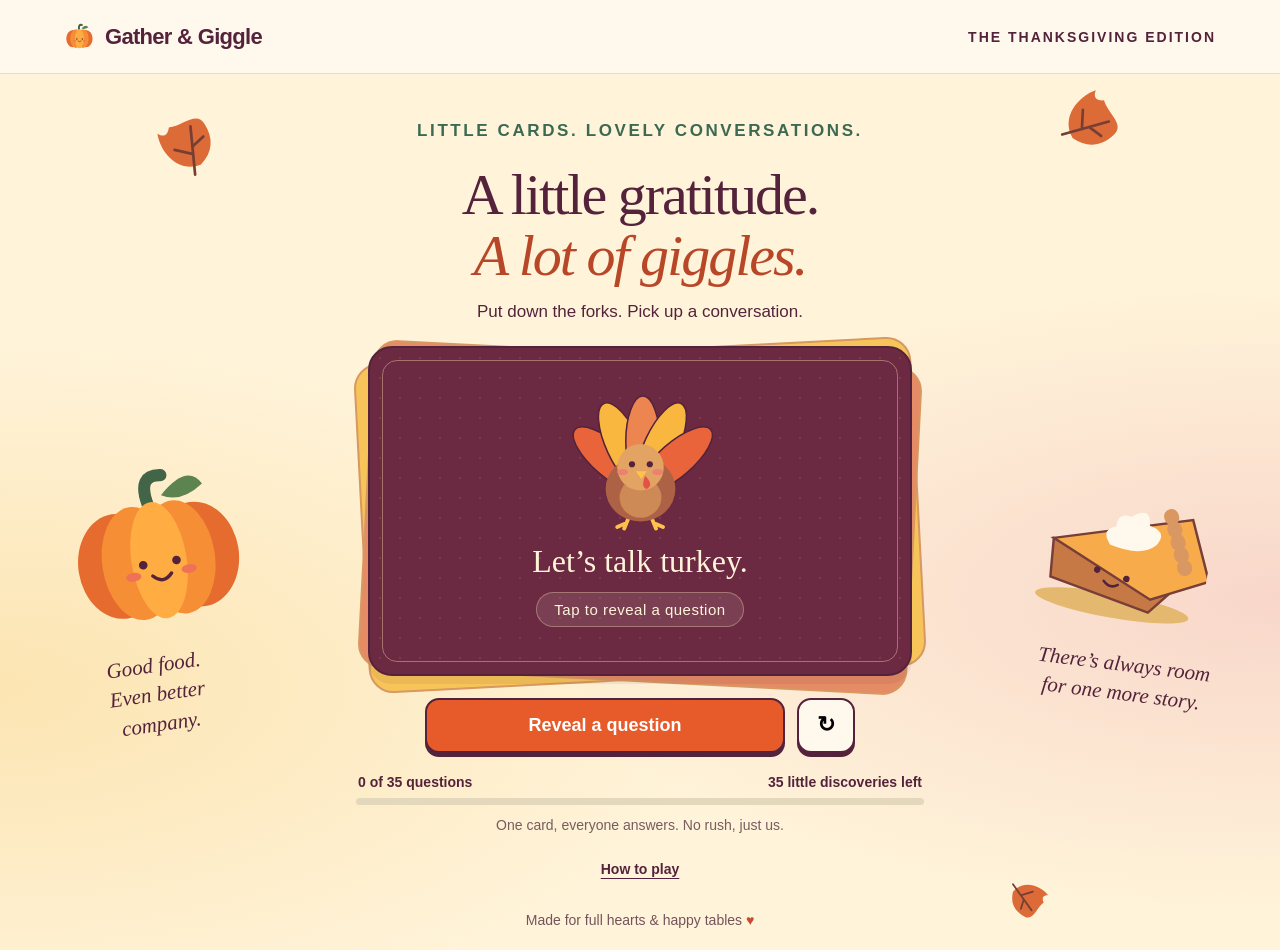
==== conversationcards/index.html @ ed143fb2 "Add Thanksgiving conversation cards app" ====
<!doctype html>
<html lang="en">
<head>
<meta charset="utf-8"><meta name="viewport" content="width=device-width, initial-scale=1">
<meta name="theme-color" content="#6b2942">
<meta name="description" content="A little gratitude. A lot of giggles. 35 Thanksgiving conversation cards for the whole family.">
<title>Gather & Giggle · Thanksgiving Conversation Cards</title>
<link rel="icon" href="data:image/svg+xml,%3Csvg xmlns='http://www.w3.org/2000/svg' viewBox='0 0 64 64'%3E%3Ctext y='52' font-size='52'%3E🎃%3C/text%3E%3C/svg%3E">
<style>
:root{--ink:#54233b;--plum:#6b2942;--orange:#e75b2b;--cream:#fff9ed;--yellow:#f9c74e;--green:#3b6952}*{box-sizing:border-box}body{margin:0;color:var(--ink);background:#fff3d9;font-family:ui-rounded,"Avenir Next",Avenir,"Trebuchet MS",sans-serif;font-size:18px;min-height:100svh}button{font:inherit;cursor:pointer;-webkit-tap-highlight-color:transparent}button:focus-visible,summary:focus-visible{outline:4px solid #267764;outline-offset:5px}button:disabled{cursor:default}.topbar{padding:21px 5%;display:flex;align-items:center;justify-content:space-between;border-bottom:1px solid #54233b24;background:#fff9ed}.brand{display:flex;gap:10px;align-items:center;font-weight:850;letter-spacing:-.7px;font-size:22px}.brand svg{width:31px;height:31px}.edition{font-size:14px;letter-spacing:2px;font-weight:800;text-transform:uppercase}.scene{position:relative;overflow:hidden;min-height:calc(100svh - 78px);padding:32px 24px 22px;background:radial-gradient(ellipse at 0 70%,#f7cf7766,transparent 40%),radial-gradient(ellipse at 100% 60%,#eeacb366,transparent 42%)}.intro{text-align:center;position:relative;z-index:1}.eyebrow{font-size:14px;letter-spacing:2.6px;font-weight:850;text-transform:uppercase;color:var(--green);margin:0 0 10px}.intro h1{font-family:Georgia,serif;font-size:clamp(36px,5vw,58px);line-height:1.05;font-weight:500;letter-spacing:-2px;margin:0}.intro h1 em{color:#b84728}.intro p{margin:15px 0 24px;font-size:17px}.playarea{position:relative;max-width:1140px;margin:auto}.game{position:relative;z-index:2;max-width:568px;margin:auto;text-align:center}.card-wrap{perspective:1400px;margin:0 12px 22px;position:relative}.card-wrap:before,.card-wrap:after{content:"";position:absolute;inset:4px -7px -4px;border:2px solid #d79861;border-radius:25px;background:#f6c458;transform:rotate(-3deg);z-index:-1}.card-wrap:after{background:#e58b65;transform:rotate(3deg);inset:7px -3px -6px}.card{width:100%;display:block;border:0;background:none;padding:0;color:var(--ink);text-align:center;position:relative;min-height:330px;transform-style:preserve-3d;transition:transform .65s cubic-bezier(.25,.7,.25,1)}.card.flipped{transform:rotateY(180deg)}.face{position:absolute;inset:0;backface-visibility:hidden;-webkit-backface-visibility:hidden;border:2px solid var(--ink);border-radius:24px;overflow:hidden;display:flex;flex-direction:column;align-items:center;justify-content:center;padding:28px;background:var(--cream);box-shadow:0 8px 0 #54233b12}.front{background:var(--plum);color:#fff4d9;background-image:radial-gradient(#ffedbd18 1.5px,transparent 1.5px);background-size:20px 20px}.front:after{content:"";position:absolute;inset:12px;border:1px solid #ffe5aa65;border-radius:15px;pointer-events:none}.back{transform:rotateY(180deg)}.turkey{width:155px;height:140px}.front-title{font-family:Georgia,serif;font-size:32px;margin:8px 0 12px}.tap{font-size:15px;letter-spacing:.5px;background:#fff5dd1c;border:1px solid #ffe7bb55;border-radius:100px;padding:8px 17px}.category{font-size:14px;letter-spacing:2px;text-transform:uppercase;font-weight:850;color:var(--green);margin-bottom:15px}.question{font-size:clamp(28px,3.2vw,38px);font-weight:800;line-height:1.23;letter-spacing:-.8px;max-width:455px;margin:0}.little-leaf{width:42px;height:42px;margin-bottom:14px}.back .hint{font-size:14px;margin:19px 0 0;color:#765a65}.actions{display:flex;gap:12px;justify-content:center}.primary,.secondary{min-height:55px;border-radius:14px;font-weight:800;border:2px solid var(--ink);padding:12px 24px;box-shadow:0 4px 0 var(--ink)}.primary{background:var(--orange);color:white;flex:1;max-width:360px}.primary:hover{background:#c94720}.primary:disabled{background:#ba8876}.secondary{background:#fff9ed;font-size:22px;min-width:58px;padding:10px}.secondary:hover{background:#ffe6bb}.primary:active,.secondary:active{transform:translateY(3px);box-shadow:0 1px 0 var(--ink)}.progress-row{display:flex;justify-content:space-between;margin:21px 2px 8px;font-size:14px;font-weight:700}.track{height:7px;background:#e4d8bc;border-radius:10px;overflow:hidden}.fill{height:100%;width:0;background:var(--green);transition:width .4s;border-radius:10px}.helper{font-size:14px;margin:12px 0 0;color:#785c60}.mascot{position:absolute;pointer-events:none}.pumpkin{width:190px;left:-8px;top:115px;transform:rotate(-9deg)}.pie{width:180px;right:0;top:130px;transform:rotate(10deg)}.side-note{font-family:Georgia,serif;font-style:italic;font-size:21px;position:absolute;line-height:1.4;width:175px;text-align:center}.left-note{top:305px;left:0;transform:rotate(-8deg)}.right-note{top:304px;right:0;transform:rotate(7deg)}.leaf-deco{position:absolute;width:68px;height:68px;pointer-events:none}.leaf-a{left:12%;top:35px;transform:rotate(-35deg)}.leaf-b{right:12%;top:14px;transform:rotate(45deg)}.leaf-c{right:18%;bottom:16px;transform:rotate(115deg);width:45px}.footer{text-align:center;font-size:14px;margin:27px 0 0;color:#75535b}.footer span{color:#c94a2e}details{max-width:568px;margin:20px auto 0;text-align:center;font-size:14px}summary{cursor:pointer;font-weight:700;display:inline-block;padding:8px;text-decoration:underline;text-underline-offset:4px}details p{line-height:1.7;margin:6px 10px 0}.symbols{position:absolute;width:0;height:0;overflow:hidden}dialog{border:2px solid var(--ink);border-radius:22px;padding:28px;max-width:390px;width:calc(100% - 40px);background:var(--cream);color:var(--ink);box-shadow:0 15px 70px #32132340}dialog::backdrop{background:#32132388}dialog h2{font:30px Georgia,serif;margin:0 0 12px}dialog p{font-size:17px;line-height:1.5}dialog .actions{margin-top:24px}dialog button{font-size:16px;padding:12px 16px}.sr-only{position:absolute;width:1px;height:1px;padding:0;margin:-1px;overflow:hidden;clip:rect(0,0,0,0);white-space:nowrap;border:0}@media(min-width:1450px){.scene{padding-top:50px}.card{min-height:370px}.intro p{margin-bottom:35px}}@media(max-width:1000px){.pumpkin{left:-30px;width:135px;top:155px}.pie{right:-25px;width:125px;top:180px}.side-note{display:none}.leaf-a{left:4%}.leaf-b{right:4%}}@media(max-width:760px){.mascot,.leaf-deco{display:none}.scene{padding:27px 18px 20px}.edition{font-size:11px;letter-spacing:1px}.topbar{padding:17px 20px}.brand{font-size:20px}.intro h1{letter-spacing:-1px}.intro p{font-size:16px;line-height:1.5;max-width:290px;margin:12px auto 22px}.card{min-height:350px}.face{padding:24px}.actions{gap:10px}.footer{margin-top:20px}.eyebrow{font-size:12px}.question{font-size:30px}}@media(max-width:360px){.edition{display:none}.question{font-size:27px}.face{padding:20px}.primary{padding:12px 14px}}@media(prefers-reduced-motion:reduce){*,*:before,*:after{transition:none!important;animation:none!important}}
</style>
</head>
<body>
<svg class="symbols" xmlns="http://www.w3.org/2000/svg" aria-hidden="true"><defs>
<symbol id="leaf" viewBox="0 0 100 100"><path d="M47 87C12 78 9 37 21 13c5 12 13 9 19 2 18 10 48 3 46 26-1 25-14 41-39 46" fill="#dc6b37"/><path d="M32 94 67 32M47 68 28 47M53 58 74 55" fill="none" stroke="#773e34" stroke-width="4" stroke-linecap="round"/></symbol>
<symbol id="pumpkin" viewBox="0 0 220 200"><path d="M107 49Q100 13 127 18" fill="none" stroke="#426447" stroke-width="14" stroke-linecap="round"/><path d="M124 41q35-32 49-6-28 19-49 6" fill="#5d8450"/><ellipse cx="64" cy="115" rx="48" ry="61" fill="#e56b2f"/><ellipse cx="155" cy="115" rx="48" ry="61" fill="#e56b2f"/><ellipse cx="85" cy="115" rx="41" ry="66" fill="#f58e34"/><ellipse cx="134" cy="115" rx="41" ry="66" fill="#f58e34"/><ellipse cx="110" cy="115" rx="32" ry="68" fill="#ffac42"/><circle cx="91" cy="118" r="5" fill="#54233b"/><circle cx="130" cy="118" r="5" fill="#54233b"/><path d="M100 132q11 12 22 0" fill="none" stroke="#54233b" stroke-width="4" stroke-linecap="round"/><ellipse cx="78" cy="130" rx="9" ry="5" fill="#ef7256"/><ellipse cx="143" cy="130" rx="9" ry="5" fill="#ef7256"/></symbol>
<symbol id="turkey" viewBox="0 0 200 180"><g stroke="#54233b" stroke-width="2"><ellipse cx="60" cy="83" rx="22" ry="59" transform="rotate(-49 60 83)" fill="#e9643b"/><ellipse cx="78" cy="65" rx="22" ry="60" transform="rotate(-25 78 65)" fill="#f9b740"/><ellipse cx="103" cy="60" rx="22" ry="59" fill="#ec8550"/><ellipse cx="127" cy="65" rx="22" ry="60" transform="rotate(25 127 65)" fill="#f9b740"/><ellipse cx="146" cy="83" rx="22" ry="59" transform="rotate(49 146 83)" fill="#e9643b"/></g><path d="m86 155-7 17m0-6-9 4m43-15 7 17m0-6 9 4" stroke="#ffc14b" stroke-width="5" stroke-linecap="round"/><ellipse cx="100" cy="121" rx="45" ry="42" fill="#ad6245"/><ellipse cx="100" cy="132" rx="27" ry="26" fill="#cd8a57"/><circle cx="100" cy="93" r="30" fill="#e3a363"/><circle cx="89" cy="89" r="4" fill="#54233b"/><circle cx="112" cy="89" r="4" fill="#54233b"/><path d="m94 98 14 0-7 10Z" fill="#ffc34b"/><path d="M106 104q12 12 2 17-8-2-2-17" fill="#e35147"/><ellipse cx="77" cy="99" rx="7" ry="4" fill="#ed8170"/><ellipse cx="122" cy="99" rx="7" ry="4" fill="#ed8170"/></symbol>
<symbol id="pie" viewBox="0 0 220 190"><ellipse cx="111" cy="159" rx="95" ry="15" fill="#e4b86e"/><path d="m27 90 169 20-40 50L31 137Z" fill="#c77945" stroke="#783f39" stroke-width="3"/><path d="m27 90 164-51 32 71-67 34Z" fill="#f7ab4b" stroke="#783f39" stroke-width="3"/><path d="m164 39 32 71" stroke="#d99761" stroke-width="18" stroke-linecap="round" stroke-dasharray="2 14"/><path d="M96 86q-15-17 4-23-2-18 16-15 22-18 24 7 24 4 12 22-16 18-56 9" fill="#fff9ed"/><circle cx="86" cy="119" r="4" fill="#54233b"/><circle cx="123" cy="124" r="4" fill="#54233b"/><path d="M96 131q9 9 18 2" fill="none" stroke="#54233b" stroke-width="3" stroke-linecap="round"/></symbol>
</defs></svg>
<header class="topbar"><div class="brand"><svg aria-hidden="true"><use href="#pumpkin"/></svg>Gather & Giggle</div><span class="edition">The Thanksgiving Edition</span></header>
<main class="scene">
<svg class="leaf-deco leaf-a" aria-hidden="true"><use href="#leaf"/></svg><svg class="leaf-deco leaf-b" aria-hidden="true"><use href="#leaf"/></svg>
<div class="intro"><p class="eyebrow">Little cards. Lovely conversations.</p><h1>A little gratitude.<br><em>A lot of giggles.</em></h1><p>Put down the forks. Pick up a conversation.</p></div>
<div class="playarea">
<svg class="mascot pumpkin" viewBox="0 0 220 200" aria-hidden="true"><use href="#pumpkin"/></svg><div class="side-note left-note">Good food.<br>Even better company.</div>
<svg class="mascot pie" viewBox="0 0 220 190" aria-hidden="true"><use href="#pie"/></svg><div class="side-note right-note">There’s always room<br>for one more story.</div>
<section class="game" aria-label="Conversation card game">
<div class="card-wrap"><button class="card" id="card" aria-label="Flip to reveal your first question" aria-pressed="false"><span class="face front" id="front"><svg class="turkey" viewBox="0 0 200 180" aria-hidden="true"><use href="#turkey"/></svg><span class="front-title">Let’s talk turkey.</span><span class="tap">Tap to reveal a question</span></span><span class="face back" id="back" aria-hidden="true"><svg class="little-leaf" aria-hidden="true"><use href="#leaf"/></svg><span class="category" id="category"></span><span class="question" id="question"></span><span class="hint">Everyone gets a turn. Passing is okay, too.</span></span></button></div>
<div class="actions"><button class="primary" id="next">Reveal a question</button><button class="secondary" id="reset" aria-label="Restart and reshuffle all cards" title="Restart and reshuffle">↻</button></div>
<div class="progress-row"><span id="count">0 of 35 questions</span><span id="remaining">35 little discoveries left</span></div><div class="track" role="progressbar" aria-label="Questions revealed" aria-valuemin="0" aria-valuemax="35" aria-valuenow="0" id="progress"><div class="fill" id="fill"></div></div><p class="helper" id="helper">One card, everyone answers. No rush, just us.</p>
</section></div>
<details><summary>How to play</summary><p>Tap the card to reveal a question. Go around the table and let everyone answer, or pass if they like. Choose “Next question” when you’re ready. All 35 questions appear once before you reshuffle. Your place is saved on this device when browser storage is available.</p></details>
<p class="footer">Made for full hearts & happy tables <span aria-hidden="true">♥</span></p>
<svg class="leaf-deco leaf-c" aria-hidden="true"><use href="#leaf"/></svg>
<div id="announcement" class="sr-only" role="status" aria-live="polite" aria-atomic="true"></div>
</main>
<dialog id="restart"><h2>A fresh helping?</h2><p>This will start a new shuffled round of all 35 questions.</p><div class="actions"><button class="secondary" id="cancel">Keep playing</button><button class="primary" id="confirm">Start fresh</button></div></dialog>
<script>
'use strict';
const QUESTIONS = [
['Thankful hearts','What is one little thing that made you happy today?'],
['Thankful hearts','Who helped you this week, and what did they do?'],
['Thankful hearts','What is something you love about our family?'],
['Thankful hearts','What is something in nature you are thankful for?'],
['Thankful hearts','What is one thing your body helps you do that you enjoy?'],
['Thankful hearts','What is something you learned this year that makes you proud?'],
['Thankful hearts','Who would you like to say a big thank-you to?'],
['Family stories','What is your favorite memory of us together?'],
['Family stories','What is the funniest thing that happened to you this year?'],
['Family stories','What family tradition would you like to start?'],
['Family stories','What game should we all play together?'],
['Family stories','If our family had a team name, what would it be?'],
['Family stories','What is your favorite way to spend a rainy day together?'],
['Family stories','What is something you would like to teach everyone here?'],
['Silly little things','If a turkey could talk, what would it say today?'],
['Silly little things','If you could invent a new pie, what would be inside?'],
['Silly little things','Would you rather jump into leaves or splash in puddles? Why?'],
['Silly little things','If you were a parade balloon, what would you look like?'],
['Silly little things','What would you name a pet pumpkin?'],
['Silly little things','If animals joined our dinner, which one would be the funniest guest?'],
['Silly little things','If you had a silly superpower, what would it be?'],
['Big imaginations','If you could visit any place, real or imaginary, where would you go?'],
['Big imaginations','If you built a treehouse, what would you put inside?'],
['Big imaginations','If you could spend a day with a story character, who would you choose?'],
['Big imaginations','What would you invent to make someone’s day easier?'],
['Big imaginations','If you could be any animal for a day, which would you be?'],
['Big imaginations','What would the best playground in the world have?'],
['Big imaginations','If you could give everyone a gift that costs nothing, what would it be?'],
['Little favorites','Which food on the table would you give a gold medal?'],
['Little favorites','What song makes you want to dance?'],
['Little favorites','What book or movie would you like to share with us?'],
['Little favorites','What is your favorite thing about autumn?'],
['Little favorites','What is one kind thing we could do for someone tomorrow?'],
['Little favorites','What is something new you would like to try?'],
['Little favorites','What are you looking forward to doing together?']
];
const KEY='gather-giggle-v1';
function shuffled(){const deck=QUESTIONS.map((_,i)=>i);for(let i=deck.length-1;i>0;i--){const j=Math.floor(Math.random()*(i+1));[deck[i],deck[j]]=[deck[j],deck[i]];}return deck;}
function valid(s){return s&&Array.isArray(s.deck)&&s.deck.length===QUESTIONS.length&&new Set(s.deck).size===QUESTIONS.length&&s.deck.every(i=>Number.isInteger(i)&&i>=0&&i<QUESTIONS.length)&&Number.isInteger(s.seen)&&s.seen>=0&&s.seen<=QUESTIONS.length;}
let state;try{const saved=JSON.parse(localStorage.getItem(KEY));if(valid(saved))state=saved;}catch{}
if(!state)state={deck:shuffled(),seen:0};
const el=id=>document.getElementById(id), card=el('card');let busy=false;let timer;
function save(){try{localStorage.setItem(KEY,JSON.stringify(state));}catch{el('helper').textContent='Your progress stays here until this page is closed.';}}
function render(){const n=state.seen;const revealed=n>0;if(revealed){const [category,question]=QUESTIONS[state.deck[n-1]];el('category').textContent=category;el('question').textContent=question;card.setAttribute('aria-label',question+' Tap for the next question.');}else card.setAttribute('aria-label','Flip to reveal your first question');card.classList.toggle('flipped',revealed);card.setAttribute('aria-pressed',String(revealed));el('front').setAttribute('aria-hidden',String(revealed));el('back').setAttribute('aria-hidden',String(!revealed));el('next').textContent=n===35?'Play again':revealed?'Next question':'Reveal a question';el('count').textContent=n+' of 35 questions';el('remaining').textContent=n===35?'Every card, a connection.':(35-n)+' little '+(35-n===1?'discovery':'discoveries')+' left';el('fill').style.width=(n/35*100)+'%';el('progress').setAttribute('aria-valuenow',n);if(n===35)card.setAttribute('aria-label',el('question').textContent+' All 35 questions revealed. Tap to start another round.');}
function announce(){el('announcement').textContent='Question '+state.seen+' of 35. '+el('question').textContent+(state.seen===35?' You have enjoyed every card! Choose Play again for a new round.':'');}
function advance(){if(busy)return;if(state.seen===35){el('restart').showModal();return;}busy=true;el('next').disabled=true;if(state.seen===0){state.seen++;save();render();announce();timer=setTimeout(unlock,650);}else{card.classList.remove('flipped');timer=setTimeout(()=>{state.seen++;save();render();announce();timer=setTimeout(unlock,650);},matchMedia('(prefers-reduced-motion: reduce)').matches?0:360);}}
function unlock(){busy=false;el('next').disabled=false;}
card.addEventListener('click',advance);el('next').addEventListener('click',advance);el('reset').addEventListener('click',()=>el('restart').showModal());el('cancel').addEventListener('click',()=>el('restart').close());el('confirm').addEventListener('click',()=>{clearTimeout(timer);unlock();state={deck:shuffled(),seen:0};save();render();el('restart').close();el('announcement').textContent='A fresh round is ready. All 35 questions have been shuffled.';el('next').focus();});render();save();
</script>
</body>
</html>
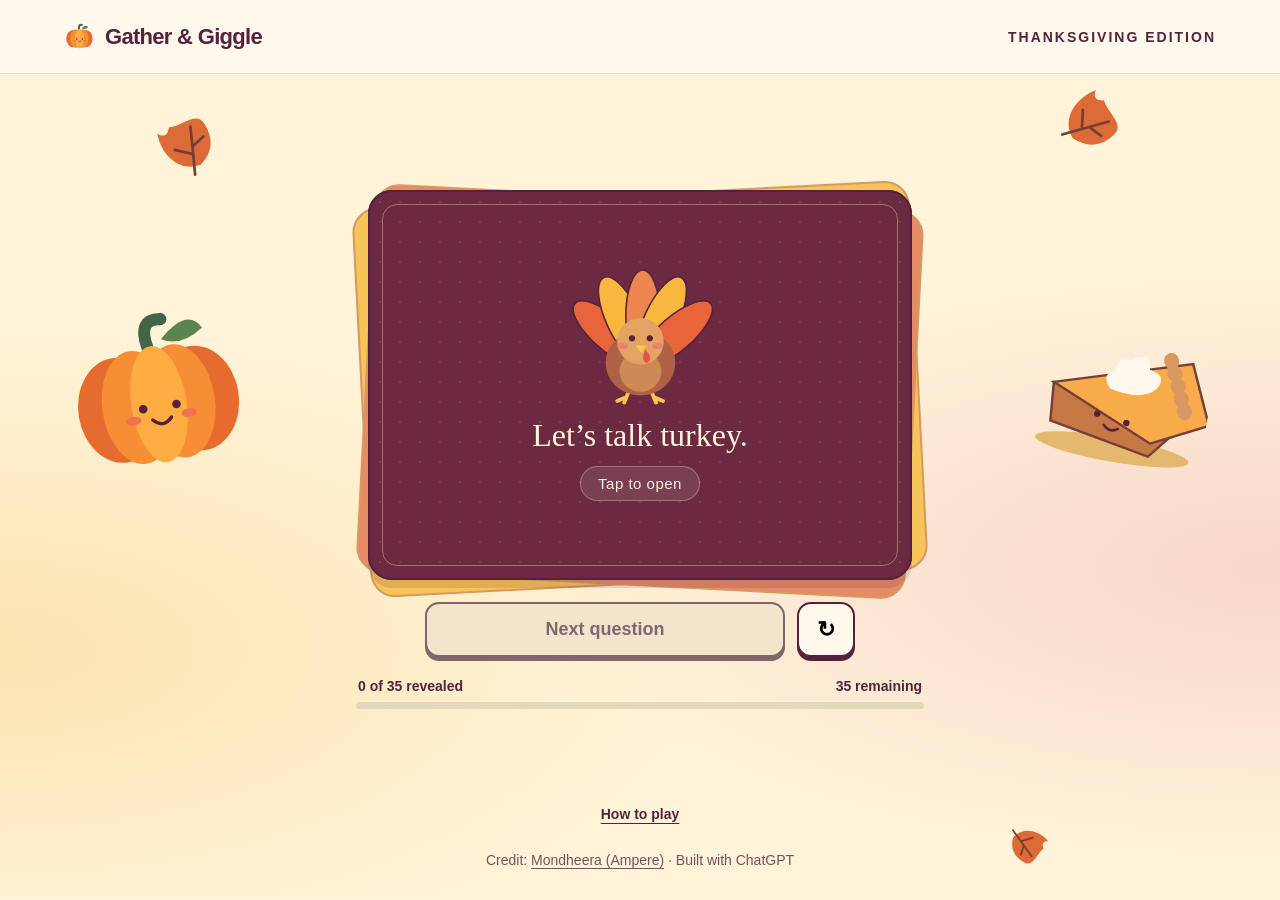
==== commit 72a362a0: "Add shuffle-to-back animation and tap-to-open cards; simplify copy and add credit" ====
--- a/conversationcards/index.html
+++ b/conversationcards/index.html
@@ -7,7 +7,27 @@
 <title>Gather & Giggle · Thanksgiving Conversation Cards</title>
 <link rel="icon" href="data:image/svg+xml,%3Csvg xmlns='http://www.w3.org/2000/svg' viewBox='0 0 64 64'%3E%3Ctext y='52' font-size='52'%3E🎃%3C/text%3E%3C/svg%3E">
 <style>
-:root{--ink:#54233b;--plum:#6b2942;--orange:#e75b2b;--cream:#fff9ed;--yellow:#f9c74e;--green:#3b6952}*{box-sizing:border-box}body{margin:0;color:var(--ink);background:#fff3d9;font-family:ui-rounded,"Avenir Next",Avenir,"Trebuchet MS",sans-serif;font-size:18px;min-height:100svh}button{font:inherit;cursor:pointer;-webkit-tap-highlight-color:transparent}button:focus-visible,summary:focus-visible{outline:4px solid #267764;outline-offset:5px}button:disabled{cursor:default}.topbar{padding:21px 5%;display:flex;align-items:center;justify-content:space-between;border-bottom:1px solid #54233b24;background:#fff9ed}.brand{display:flex;gap:10px;align-items:center;font-weight:850;letter-spacing:-.7px;font-size:22px}.brand svg{width:31px;height:31px}.edition{font-size:14px;letter-spacing:2px;font-weight:800;text-transform:uppercase}.scene{position:relative;overflow:hidden;min-height:calc(100svh - 78px);padding:32px 24px 22px;background:radial-gradient(ellipse at 0 70%,#f7cf7766,transparent 40%),radial-gradient(ellipse at 100% 60%,#eeacb366,transparent 42%)}.intro{text-align:center;position:relative;z-index:1}.eyebrow{font-size:14px;letter-spacing:2.6px;font-weight:850;text-transform:uppercase;color:var(--green);margin:0 0 10px}.intro h1{font-family:Georgia,serif;font-size:clamp(36px,5vw,58px);line-height:1.05;font-weight:500;letter-spacing:-2px;margin:0}.intro h1 em{color:#b84728}.intro p{margin:15px 0 24px;font-size:17px}.playarea{position:relative;max-width:1140px;margin:auto}.game{position:relative;z-index:2;max-width:568px;margin:auto;text-align:center}.card-wrap{perspective:1400px;margin:0 12px 22px;position:relative}.card-wrap:before,.card-wrap:after{content:"";position:absolute;inset:4px -7px -4px;border:2px solid #d79861;border-radius:25px;background:#f6c458;transform:rotate(-3deg);z-index:-1}.card-wrap:after{background:#e58b65;transform:rotate(3deg);inset:7px -3px -6px}.card{width:100%;display:block;border:0;background:none;padding:0;color:var(--ink);text-align:center;position:relative;min-height:330px;transform-style:preserve-3d;transition:transform .65s cubic-bezier(.25,.7,.25,1)}.card.flipped{transform:rotateY(180deg)}.face{position:absolute;inset:0;backface-visibility:hidden;-webkit-backface-visibility:hidden;border:2px solid var(--ink);border-radius:24px;overflow:hidden;display:flex;flex-direction:column;align-items:center;justify-content:center;padding:28px;background:var(--cream);box-shadow:0 8px 0 #54233b12}.front{background:var(--plum);color:#fff4d9;background-image:radial-gradient(#ffedbd18 1.5px,transparent 1.5px);background-size:20px 20px}.front:after{content:"";position:absolute;inset:12px;border:1px solid #ffe5aa65;border-radius:15px;pointer-events:none}.back{transform:rotateY(180deg)}.turkey{width:155px;height:140px}.front-title{font-family:Georgia,serif;font-size:32px;margin:8px 0 12px}.tap{font-size:15px;letter-spacing:.5px;background:#fff5dd1c;border:1px solid #ffe7bb55;border-radius:100px;padding:8px 17px}.category{font-size:14px;letter-spacing:2px;text-transform:uppercase;font-weight:850;color:var(--green);margin-bottom:15px}.question{font-size:clamp(28px,3.2vw,38px);font-weight:800;line-height:1.23;letter-spacing:-.8px;max-width:455px;margin:0}.little-leaf{width:42px;height:42px;margin-bottom:14px}.back .hint{font-size:14px;margin:19px 0 0;color:#765a65}.actions{display:flex;gap:12px;justify-content:center}.primary,.secondary{min-height:55px;border-radius:14px;font-weight:800;border:2px solid var(--ink);padding:12px 24px;box-shadow:0 4px 0 var(--ink)}.primary{background:var(--orange);color:white;flex:1;max-width:360px}.primary:hover{background:#c94720}.primary:disabled{background:#ba8876}.secondary{background:#fff9ed;font-size:22px;min-width:58px;padding:10px}.secondary:hover{background:#ffe6bb}.primary:active,.secondary:active{transform:translateY(3px);box-shadow:0 1px 0 var(--ink)}.progress-row{display:flex;justify-content:space-between;margin:21px 2px 8px;font-size:14px;font-weight:700}.track{height:7px;background:#e4d8bc;border-radius:10px;overflow:hidden}.fill{height:100%;width:0;background:var(--green);transition:width .4s;border-radius:10px}.helper{font-size:14px;margin:12px 0 0;color:#785c60}.mascot{position:absolute;pointer-events:none}.pumpkin{width:190px;left:-8px;top:115px;transform:rotate(-9deg)}.pie{width:180px;right:0;top:130px;transform:rotate(10deg)}.side-note{font-family:Georgia,serif;font-style:italic;font-size:21px;position:absolute;line-height:1.4;width:175px;text-align:center}.left-note{top:305px;left:0;transform:rotate(-8deg)}.right-note{top:304px;right:0;transform:rotate(7deg)}.leaf-deco{position:absolute;width:68px;height:68px;pointer-events:none}.leaf-a{left:12%;top:35px;transform:rotate(-35deg)}.leaf-b{right:12%;top:14px;transform:rotate(45deg)}.leaf-c{right:18%;bottom:16px;transform:rotate(115deg);width:45px}.footer{text-align:center;font-size:14px;margin:27px 0 0;color:#75535b}.footer span{color:#c94a2e}details{max-width:568px;margin:20px auto 0;text-align:center;font-size:14px}summary{cursor:pointer;font-weight:700;display:inline-block;padding:8px;text-decoration:underline;text-underline-offset:4px}details p{line-height:1.7;margin:6px 10px 0}.symbols{position:absolute;width:0;height:0;overflow:hidden}dialog{border:2px solid var(--ink);border-radius:22px;padding:28px;max-width:390px;width:calc(100% - 40px);background:var(--cream);color:var(--ink);box-shadow:0 15px 70px #32132340}dialog::backdrop{background:#32132388}dialog h2{font:30px Georgia,serif;margin:0 0 12px}dialog p{font-size:17px;line-height:1.5}dialog .actions{margin-top:24px}dialog button{font-size:16px;padding:12px 16px}.sr-only{position:absolute;width:1px;height:1px;padding:0;margin:-1px;overflow:hidden;clip:rect(0,0,0,0);white-space:nowrap;border:0}@media(min-width:1450px){.scene{padding-top:50px}.card{min-height:370px}.intro p{margin-bottom:35px}}@media(max-width:1000px){.pumpkin{left:-30px;width:135px;top:155px}.pie{right:-25px;width:125px;top:180px}.side-note{display:none}.leaf-a{left:4%}.leaf-b{right:4%}}@media(max-width:760px){.mascot,.leaf-deco{display:none}.scene{padding:27px 18px 20px}.edition{font-size:11px;letter-spacing:1px}.topbar{padding:17px 20px}.brand{font-size:20px}.intro h1{letter-spacing:-1px}.intro p{font-size:16px;line-height:1.5;max-width:290px;margin:12px auto 22px}.card{min-height:350px}.face{padding:24px}.actions{gap:10px}.footer{margin-top:20px}.eyebrow{font-size:12px}.question{font-size:30px}}@media(max-width:360px){.edition{display:none}.question{font-size:27px}.face{padding:20px}.primary{padding:12px 14px}}@media(prefers-reduced-motion:reduce){*,*:before,*:after{transition:none!important;animation:none!important}}
+:root{--ink:#54233b;--plum:#6b2942;--orange:#e75b2b;--cream:#fff9ed;--yellow:#f9c74e;--green:#3b6952}*{box-sizing:border-box}body{margin:0;color:var(--ink);background:#fff3d9;font-family:ui-rounded,"Avenir Next",Avenir,"Trebuchet MS",sans-serif;font-size:18px;min-height:100svh}button{font:inherit;cursor:pointer;-webkit-tap-highlight-color:transparent}button:focus-visible,summary:focus-visible{outline:4px solid #267764;outline-offset:5px}button:disabled{cursor:default}.topbar{padding:21px 5%;display:flex;align-items:center;justify-content:space-between;border-bottom:1px solid #54233b24;background:#fff9ed}.brand{display:flex;gap:10px;align-items:center;font-weight:850;letter-spacing:-.7px;font-size:22px}.brand svg{width:31px;height:31px}.edition{font-size:14px;letter-spacing:2px;font-weight:800;text-transform:uppercase}.scene{position:relative;overflow:hidden;min-height:calc(100svh - 78px);padding:32px 24px 22px;background:radial-gradient(ellipse at 0 70%,#f7cf7766,transparent 40%),radial-gradient(ellipse at 100% 60%,#eeacb366,transparent 42%)}.playarea{position:relative;max-width:1140px;margin:auto}.game{position:relative;z-index:2;max-width:568px;margin:auto;text-align:center}.card-wrap{perspective:1400px;margin:0 12px 22px;position:relative}.card-wrap:before,.card-wrap:after{content:"";position:absolute;inset:4px -7px -4px;border:2px solid #d79861;border-radius:25px;background:#f6c458;transform:rotate(-3deg);z-index:-1}.card-wrap:after{background:#e58b65;transform:rotate(3deg);inset:7px -3px -6px}.card{width:100%;display:block;border:0;background:none;padding:0;color:var(--ink);text-align:center;position:relative;min-height:330px;transform-style:preserve-3d;transition:transform .65s cubic-bezier(.25,.7,.25,1)}.card.flipped{transform:rotateY(180deg)}.face{position:absolute;inset:0;backface-visibility:hidden;-webkit-backface-visibility:hidden;border:2px solid var(--ink);border-radius:24px;overflow:hidden;display:flex;flex-direction:column;align-items:center;justify-content:center;padding:28px;background:var(--cream);box-shadow:0 8px 0 #54233b12}.front{background:var(--plum);color:#fff4d9;background-image:radial-gradient(#ffedbd18 1.5px,transparent 1.5px);background-size:20px 20px}.front:after{content:"";position:absolute;inset:12px;border:1px solid #ffe5aa65;border-radius:15px;pointer-events:none}.back{transform:rotateY(180deg)}.turkey{width:155px;height:140px}.front-title{font-family:Georgia,serif;font-size:32px;margin:8px 0 12px}.tap{font-size:15px;letter-spacing:.5px;background:#fff5dd1c;border:1px solid #ffe7bb55;border-radius:100px;padding:8px 17px}.category{font-size:14px;letter-spacing:2px;text-transform:uppercase;font-weight:850;color:var(--green);margin-bottom:15px}.question{font-size:clamp(28px,3.2vw,38px);font-weight:800;line-height:1.23;letter-spacing:-.8px;max-width:455px;margin:0}.little-leaf{width:42px;height:42px;margin-bottom:14px}.actions{display:flex;gap:12px;justify-content:center}.primary,.secondary{min-height:55px;border-radius:14px;font-weight:800;border:2px solid var(--ink);padding:12px 24px;box-shadow:0 4px 0 var(--ink)}.primary{background:var(--orange);color:white;flex:1;max-width:360px}.primary:hover{background:#c94720}.primary:disabled{background:#ba8876}.secondary{background:#fff9ed;font-size:22px;min-width:58px;padding:10px}.secondary:hover{background:#ffe6bb}.primary:active,.secondary:active{transform:translateY(3px);box-shadow:0 1px 0 var(--ink)}.progress-row{display:flex;justify-content:space-between;margin:21px 2px 8px;font-size:14px;font-weight:700}.track{height:7px;background:#e4d8bc;border-radius:10px;overflow:hidden}.fill{height:100%;width:0;background:var(--green);transition:width .4s;border-radius:10px}.mascot{position:absolute;pointer-events:none}.pumpkin{width:190px;left:-8px;top:115px;transform:rotate(-9deg)}.pie{width:180px;right:0;top:130px;transform:rotate(10deg)}.leaf-deco{position:absolute;width:68px;height:68px;pointer-events:none}.leaf-a{left:12%;top:35px;transform:rotate(-35deg)}.leaf-b{right:12%;top:14px;transform:rotate(45deg)}.leaf-c{right:18%;bottom:16px;transform:rotate(115deg);width:45px}details{max-width:568px;margin:20px auto 0;text-align:center;font-size:14px}summary{cursor:pointer;font-weight:700;display:inline-block;padding:8px;text-decoration:underline;text-underline-offset:4px}details p{line-height:1.7;margin:6px 10px 0}.symbols{position:absolute;width:0;height:0;overflow:hidden}dialog{border:2px solid var(--ink);border-radius:22px;padding:28px;max-width:390px;width:calc(100% - 40px);background:var(--cream);color:var(--ink);box-shadow:0 15px 70px #32132340}dialog::backdrop{background:#32132388}dialog h2{font:30px Georgia,serif;margin:0 0 12px}dialog p{font-size:17px;line-height:1.5}dialog .actions{margin-top:24px}dialog button{font-size:16px;padding:12px 16px}.sr-only{position:absolute;width:1px;height:1px;padding:0;margin:-1px;overflow:hidden;clip:rect(0,0,0,0);white-space:nowrap;border:0}@media(min-width:1450px){.scene{padding-top:50px}.card{min-height:370px}}@media(max-width:1000px){.pumpkin{left:-30px;width:135px;top:155px}.pie{right:-25px;width:125px;top:180px}.leaf-a{left:4%}.leaf-b{right:4%}}@media(max-width:760px){.mascot,.leaf-deco{display:none}.scene{padding:27px 18px 20px}.edition{font-size:11px;letter-spacing:1px}.topbar{padding:17px 20px}.brand{font-size:20px}.card{min-height:350px}.face{padding:24px}.actions{gap:10px}.question{font-size:30px}}@media(max-width:360px){.edition{display:none}.question{font-size:27px}.face{padding:20px}.primary{padding:12px 14px}}@media(prefers-reduced-motion:reduce){*,*:before,*:after{transition:none!important;animation:none!important}}
+
+.scene{display:flex;flex-direction:column;justify-content:center;padding-top:48px;padding-bottom:25px}
+.playarea{width:100%}.card{min-height:390px}.card-wrap{isolation:isolate}
+.card-wrap:before{z-index:-3}.card-wrap:after{z-index:-2}
+.card-motion{position:relative;z-index:2;transform-origin:50% 65%}
+.waiting-card{position:absolute;inset:0;z-index:1;border:2px solid var(--ink);border-radius:24px;display:flex;flex-direction:column;align-items:center;justify-content:center;overflow:hidden;box-shadow:0 8px 0 #54233b12;pointer-events:none}
+.card-motion.dealing{animation:tuck-card 840ms cubic-bezier(.3,.65,.25,1) both}
+.dealing .card{transition:none}
+@keyframes tuck-card{
+  0%{transform:translate(0,0) rotate(0) scale(1);z-index:2}
+  38%{transform:translate(65%,-10%) rotate(14deg) scale(.98);z-index:2}
+  39%{transform:translate(65%,-10%) rotate(14deg) scale(.98);z-index:0}
+  76%{transform:translate(0,12px) rotate(-4deg) scale(.95);z-index:0}
+  100%{transform:translate(0,0) rotate(-3deg) scale(.96);z-index:0}
+}
+.primary:disabled{background:#f4e4cb;color:#80656b;border-color:#80656b;box-shadow:0 4px 0 #80656b}
+.credit{text-align:center;font-size:14px;line-height:1.6;color:#75535b;margin:19px 0 0}
+.credit a{color:inherit;text-underline-offset:3px}
+@media(max-width:760px){.scene{justify-content:flex-start;padding-top:40px}.card{min-height:390px}.brand{white-space:nowrap}.edition{max-width:125px;text-align:right}.credit{font-size:13px}@keyframes tuck-card{0%{transform:translate(0,0) rotate(0);z-index:2}38%{transform:translate(45%,-8%) rotate(14deg);z-index:2}39%{transform:translate(45%,-8%) rotate(14deg);z-index:0}76%,100%{transform:translate(0,10px) rotate(-4deg) scale(.96);z-index:0}}}
+@media(prefers-reduced-motion:reduce){.card-motion.dealing{animation:none}}
 </style>
 </head>
 <body>
@@ -17,20 +37,20 @@
 <symbol id="turkey" viewBox="0 0 200 180"><g stroke="#54233b" stroke-width="2"><ellipse cx="60" cy="83" rx="22" ry="59" transform="rotate(-49 60 83)" fill="#e9643b"/><ellipse cx="78" cy="65" rx="22" ry="60" transform="rotate(-25 78 65)" fill="#f9b740"/><ellipse cx="103" cy="60" rx="22" ry="59" fill="#ec8550"/><ellipse cx="127" cy="65" rx="22" ry="60" transform="rotate(25 127 65)" fill="#f9b740"/><ellipse cx="146" cy="83" rx="22" ry="59" transform="rotate(49 146 83)" fill="#e9643b"/></g><path d="m86 155-7 17m0-6-9 4m43-15 7 17m0-6 9 4" stroke="#ffc14b" stroke-width="5" stroke-linecap="round"/><ellipse cx="100" cy="121" rx="45" ry="42" fill="#ad6245"/><ellipse cx="100" cy="132" rx="27" ry="26" fill="#cd8a57"/><circle cx="100" cy="93" r="30" fill="#e3a363"/><circle cx="89" cy="89" r="4" fill="#54233b"/><circle cx="112" cy="89" r="4" fill="#54233b"/><path d="m94 98 14 0-7 10Z" fill="#ffc34b"/><path d="M106 104q12 12 2 17-8-2-2-17" fill="#e35147"/><ellipse cx="77" cy="99" rx="7" ry="4" fill="#ed8170"/><ellipse cx="122" cy="99" rx="7" ry="4" fill="#ed8170"/></symbol>
 <symbol id="pie" viewBox="0 0 220 190"><ellipse cx="111" cy="159" rx="95" ry="15" fill="#e4b86e"/><path d="m27 90 169 20-40 50L31 137Z" fill="#c77945" stroke="#783f39" stroke-width="3"/><path d="m27 90 164-51 32 71-67 34Z" fill="#f7ab4b" stroke="#783f39" stroke-width="3"/><path d="m164 39 32 71" stroke="#d99761" stroke-width="18" stroke-linecap="round" stroke-dasharray="2 14"/><path d="M96 86q-15-17 4-23-2-18 16-15 22-18 24 7 24 4 12 22-16 18-56 9" fill="#fff9ed"/><circle cx="86" cy="119" r="4" fill="#54233b"/><circle cx="123" cy="124" r="4" fill="#54233b"/><path d="M96 131q9 9 18 2" fill="none" stroke="#54233b" stroke-width="3" stroke-linecap="round"/></symbol>
 </defs></svg>
-<header class="topbar"><div class="brand"><svg aria-hidden="true"><use href="#pumpkin"/></svg>Gather & Giggle</div><span class="edition">The Thanksgiving Edition</span></header>
+<header class="topbar"><div class="brand"><svg aria-hidden="true"><use href="#pumpkin"/></svg>Gather & Giggle</div><span class="edition">Thanksgiving Edition</span></header>
 <main class="scene">
 <svg class="leaf-deco leaf-a" aria-hidden="true"><use href="#leaf"/></svg><svg class="leaf-deco leaf-b" aria-hidden="true"><use href="#leaf"/></svg>
-<div class="intro"><p class="eyebrow">Little cards. Lovely conversations.</p><h1>A little gratitude.<br><em>A lot of giggles.</em></h1><p>Put down the forks. Pick up a conversation.</p></div>
+<h1 class="sr-only">Thanksgiving Conversation Cards</h1>
 <div class="playarea">
-<svg class="mascot pumpkin" viewBox="0 0 220 200" aria-hidden="true"><use href="#pumpkin"/></svg><div class="side-note left-note">Good food.<br>Even better company.</div>
-<svg class="mascot pie" viewBox="0 0 220 190" aria-hidden="true"><use href="#pie"/></svg><div class="side-note right-note">There’s always room<br>for one more story.</div>
+<svg class="mascot pumpkin" viewBox="0 0 220 200" aria-hidden="true"><use href="#pumpkin"/></svg>
+<svg class="mascot pie" viewBox="0 0 220 190" aria-hidden="true"><use href="#pie"/></svg>
 <section class="game" aria-label="Conversation card game">
-<div class="card-wrap"><button class="card" id="card" aria-label="Flip to reveal your first question" aria-pressed="false"><span class="face front" id="front"><svg class="turkey" viewBox="0 0 200 180" aria-hidden="true"><use href="#turkey"/></svg><span class="front-title">Let’s talk turkey.</span><span class="tap">Tap to reveal a question</span></span><span class="face back" id="back" aria-hidden="true"><svg class="little-leaf" aria-hidden="true"><use href="#leaf"/></svg><span class="category" id="category"></span><span class="question" id="question"></span><span class="hint">Everyone gets a turn. Passing is okay, too.</span></span></button></div>
-<div class="actions"><button class="primary" id="next">Reveal a question</button><button class="secondary" id="reset" aria-label="Restart and reshuffle all cards" title="Restart and reshuffle">↻</button></div>
-<div class="progress-row"><span id="count">0 of 35 questions</span><span id="remaining">35 little discoveries left</span></div><div class="track" role="progressbar" aria-label="Questions revealed" aria-valuemin="0" aria-valuemax="35" aria-valuenow="0" id="progress"><div class="fill" id="fill"></div></div><p class="helper" id="helper">One card, everyone answers. No rush, just us.</p>
+<div class="card-wrap"><div class="waiting-card front" aria-hidden="true"><svg class="turkey" viewBox="0 0 200 180"><use href="#turkey"/></svg><span class="front-title">Let’s talk turkey.</span><span class="tap">Tap to open</span></div><div class="card-motion" id="card-motion"><button class="card" id="card" aria-label="Flip to reveal your first question" aria-pressed="false"><span class="face front" id="front"><svg class="turkey" viewBox="0 0 200 180" aria-hidden="true"><use href="#turkey"/></svg><span class="front-title">Let’s talk turkey.</span><span class="tap">Tap to open</span></span><span class="face back" id="back" aria-hidden="true"><svg class="little-leaf" aria-hidden="true"><use href="#leaf"/></svg><span class="category" id="category"></span><span class="question" id="question"></span></span></button></div></div>
+<div class="actions"><button class="primary" id="next" disabled>Next question</button><button class="secondary" id="reset" aria-label="Restart and reshuffle all cards" title="Restart and reshuffle">↻</button></div>
+<div class="progress-row"><span id="count">0 of 35 questions</span><span id="remaining">35 remaining</span></div><div class="track" role="progressbar" aria-label="Questions revealed" aria-valuemin="0" aria-valuemax="35" aria-valuenow="0" id="progress"><div class="fill" id="fill"></div></div>
 </section></div>
-<details><summary>How to play</summary><p>Tap the card to reveal a question. Go around the table and let everyone answer, or pass if they like. Choose “Next question” when you’re ready. All 35 questions appear once before you reshuffle. Your place is saved on this device when browser storage is available.</p></details>
-<p class="footer">Made for full hearts & happy tables <span aria-hidden="true">♥</span></p>
+<details><summary>How to play</summary><p>Tap a card to open it. Choose “Next question” to tuck it behind the deck, then tap the new face-down card. 18 thoughtful questions, 17 playful ones. No repeats in a round.</p></details>
+<p class="credit">Credit: <a href="https://mondheera.website/">Mondheera (Ampere)</a> · Built with ChatGPT</p>
 <svg class="leaf-deco leaf-c" aria-hidden="true"><use href="#leaf"/></svg>
 <div id="announcement" class="sr-only" role="status" aria-live="polite" aria-atomic="true"></div>
 </main>
@@ -38,54 +58,202 @@
 <script>
 'use strict';
 const QUESTIONS = [
-['Thankful hearts','What is one little thing that made you happy today?'],
-['Thankful hearts','Who helped you this week, and what did they do?'],
-['Thankful hearts','What is something you love about our family?'],
-['Thankful hearts','What is something in nature you are thankful for?'],
-['Thankful hearts','What is one thing your body helps you do that you enjoy?'],
-['Thankful hearts','What is something you learned this year that makes you proud?'],
-['Thankful hearts','Who would you like to say a big thank-you to?'],
-['Family stories','What is your favorite memory of us together?'],
-['Family stories','What is the funniest thing that happened to you this year?'],
-['Family stories','What family tradition would you like to start?'],
-['Family stories','What game should we all play together?'],
-['Family stories','If our family had a team name, what would it be?'],
-['Family stories','What is your favorite way to spend a rainy day together?'],
-['Family stories','What is something you would like to teach everyone here?'],
-['Silly little things','If a turkey could talk, what would it say today?'],
-['Silly little things','If you could invent a new pie, what would be inside?'],
-['Silly little things','Would you rather jump into leaves or splash in puddles? Why?'],
-['Silly little things','If you were a parade balloon, what would you look like?'],
-['Silly little things','What would you name a pet pumpkin?'],
-['Silly little things','If animals joined our dinner, which one would be the funniest guest?'],
-['Silly little things','If you had a silly superpower, what would it be?'],
-['Big imaginations','If you could visit any place, real or imaginary, where would you go?'],
-['Big imaginations','If you built a treehouse, what would you put inside?'],
-['Big imaginations','If you could spend a day with a story character, who would you choose?'],
-['Big imaginations','What would you invent to make someone’s day easier?'],
-['Big imaginations','If you could be any animal for a day, which would you be?'],
-['Big imaginations','What would the best playground in the world have?'],
-['Big imaginations','If you could give everyone a gift that costs nothing, what would it be?'],
-['Little favorites','Which food on the table would you give a gold medal?'],
-['Little favorites','What song makes you want to dance?'],
-['Little favorites','What book or movie would you like to share with us?'],
-['Little favorites','What is your favorite thing about autumn?'],
-['Little favorites','What is one kind thing we could do for someone tomorrow?'],
-['Little favorites','What is something new you would like to try?'],
-['Little favorites','What are you looking forward to doing together?']
+  [
+    "Thankful hearts",
+    "What are you most thankful for this year, and why?"
+  ],
+  [
+    "Thankful hearts",
+    "What is one little thing that made you happy today?"
+  ],
+  [
+    "Thankful hearts",
+    "Who helped you this year, and how did it make you feel?"
+  ],
+  [
+    "Thankful hearts",
+    "What does someone in our family do that you want to thank them for?"
+  ],
+  [
+    "Thankful hearts",
+    "What is something in nature you are thankful for?"
+  ],
+  [
+    "Thankful hearts",
+    "What is something you use every day that you are glad to have?"
+  ],
+  [
+    "Thankful hearts",
+    "What is a happy memory from this year that you are thankful for?"
+  ],
+  [
+    "Thankful hearts",
+    "Who would you like to thank, and what would you say?"
+  ],
+  [
+    "Kindness counts",
+    "What is a kind thing someone did for you this year?"
+  ],
+  [
+    "Kindness counts",
+    "What is a kind thing you did for someone this year?"
+  ],
+  [
+    "Kindness counts",
+    "How could you help someone who feels left out?"
+  ],
+  [
+    "Kindness counts",
+    "What is one way we could help someone together as a family?"
+  ],
+  [
+    "Kindness counts",
+    "What could you share with someone who needs it?"
+  ],
+  [
+    "A year of good",
+    "What good deed would you like to do next year?"
+  ],
+  [
+    "A year of good",
+    "What is one small step you could take to do that good deed?"
+  ],
+  [
+    "A year of good",
+    "What kind habit would you like to practice next year?"
+  ],
+  [
+    "A year of good",
+    "What would you like to learn next year so you can help someone?"
+  ],
+  [
+    "A year of good",
+    "What is something caring we could do for nature next year?"
+  ],
+  [
+    "Silly little things",
+    "If a turkey could talk, what would it say today?"
+  ],
+  [
+    "Silly little things",
+    "If you could invent a new pie, what would be inside?"
+  ],
+  [
+    "Silly little things",
+    "Would you rather jump into leaves or splash in puddles? Why?"
+  ],
+  [
+    "Silly little things",
+    "If you were a parade balloon, what would you look like?"
+  ],
+  [
+    "Silly little things",
+    "What would you name a pet pumpkin?"
+  ],
+  [
+    "Silly little things",
+    "If animals joined our dinner, which one would be the funniest guest?"
+  ],
+  [
+    "Silly little things",
+    "If you had a silly superpower, what would it be?"
+  ],
+  [
+    "Silly little things",
+    "Can you invent a funny turkey dance for everyone to try?"
+  ],
+  [
+    "Silly little things",
+    "What would happen if the mashed potatoes came to life?"
+  ],
+  [
+    "Big imaginations",
+    "If our family had a team name, what would it be?"
+  ],
+  [
+    "Big imaginations",
+    "If you built a treehouse, what silly room would you add?"
+  ],
+  [
+    "Big imaginations",
+    "Which story character would you invite to Thanksgiving dinner?"
+  ],
+  [
+    "Big imaginations",
+    "If you were a turkey for a day, what would you do?"
+  ],
+  [
+    "Big imaginations",
+    "What would a playground made of Thanksgiving food look like?"
+  ],
+  [
+    "Big imaginations",
+    "If your dessert could sing, what would its song be called?"
+  ],
+  [
+    "Big imaginations",
+    "Would you rather have spaghetti hair or pumpkin feet? Why?"
+  ],
+  [
+    "Big imaginations",
+    "If our family had a pet dragon, how would we include it in dinner?"
+  ]
 ];
-const KEY='gather-giggle-v1';
+const KEY='gather-giggle-v2';
+const TOTAL=QUESTIONS.length;
 function shuffled(){const deck=QUESTIONS.map((_,i)=>i);for(let i=deck.length-1;i>0;i--){const j=Math.floor(Math.random()*(i+1));[deck[i],deck[j]]=[deck[j],deck[i]];}return deck;}
-function valid(s){return s&&Array.isArray(s.deck)&&s.deck.length===QUESTIONS.length&&new Set(s.deck).size===QUESTIONS.length&&s.deck.every(i=>Number.isInteger(i)&&i>=0&&i<QUESTIONS.length)&&Number.isInteger(s.seen)&&s.seen>=0&&s.seen<=QUESTIONS.length;}
-let state;try{const saved=JSON.parse(localStorage.getItem(KEY));if(valid(saved))state=saved;}catch{}
-if(!state)state={deck:shuffled(),seen:0};
-const el=id=>document.getElementById(id), card=el('card');let busy=false;let timer;
-function save(){try{localStorage.setItem(KEY,JSON.stringify(state));}catch{el('helper').textContent='Your progress stays here until this page is closed.';}}
-function render(){const n=state.seen;const revealed=n>0;if(revealed){const [category,question]=QUESTIONS[state.deck[n-1]];el('category').textContent=category;el('question').textContent=question;card.setAttribute('aria-label',question+' Tap for the next question.');}else card.setAttribute('aria-label','Flip to reveal your first question');card.classList.toggle('flipped',revealed);card.setAttribute('aria-pressed',String(revealed));el('front').setAttribute('aria-hidden',String(revealed));el('back').setAttribute('aria-hidden',String(!revealed));el('next').textContent=n===35?'Play again':revealed?'Next question':'Reveal a question';el('count').textContent=n+' of 35 questions';el('remaining').textContent=n===35?'Every card, a connection.':(35-n)+' little '+(35-n===1?'discovery':'discoveries')+' left';el('fill').style.width=(n/35*100)+'%';el('progress').setAttribute('aria-valuenow',n);if(n===35)card.setAttribute('aria-label',el('question').textContent+' All 35 questions revealed. Tap to start another round.');}
-function announce(){el('announcement').textContent='Question '+state.seen+' of 35. '+el('question').textContent+(state.seen===35?' You have enjoyed every card! Choose Play again for a new round.':'');}
-function advance(){if(busy)return;if(state.seen===35){el('restart').showModal();return;}busy=true;el('next').disabled=true;if(state.seen===0){state.seen++;save();render();announce();timer=setTimeout(unlock,650);}else{card.classList.remove('flipped');timer=setTimeout(()=>{state.seen++;save();render();announce();timer=setTimeout(unlock,650);},matchMedia('(prefers-reduced-motion: reduce)').matches?0:360);}}
-function unlock(){busy=false;el('next').disabled=false;}
-card.addEventListener('click',advance);el('next').addEventListener('click',advance);el('reset').addEventListener('click',()=>el('restart').showModal());el('cancel').addEventListener('click',()=>el('restart').close());el('confirm').addEventListener('click',()=>{clearTimeout(timer);unlock();state={deck:shuffled(),seen:0};save();render();el('restart').close();el('announcement').textContent='A fresh round is ready. All 35 questions have been shuffled.';el('next').focus();});render();save();
+function valid(s){return s&&Array.isArray(s.deck)&&s.deck.length===TOTAL&&new Set(s.deck).size===TOTAL&&s.deck.every(i=>Number.isInteger(i)&&i>=0&&i<TOTAL)&&Number.isInteger(s.seen)&&s.seen>=0&&s.seen<=TOTAL&&(s.faceUp===undefined||typeof s.faceUp==='boolean')&&!(s.faceUp===true&&s.seen===0)&&!(s.faceUp===false&&s.seen===TOTAL);}
+let state;try{const saved=JSON.parse(localStorage.getItem(KEY));if(valid(saved))state={...saved,faceUp:saved.faceUp??saved.seen>0};}catch{}
+if(!state)state={deck:shuffled(),seen:0,faceUp:false};
+const el=id=>document.getElementById(id), card=el('card'), motion=el('card-motion');
+let busy=false;let timer;
+const reducedMotion=()=>matchMedia('(prefers-reduced-motion: reduce)').matches;
+function save(){try{localStorage.setItem(KEY,JSON.stringify(state));}catch{}}
+function render(){
+  const n=state.seen, revealed=state.faceUp;
+  // Keep the next question out of both the visible card and the accessibility tree until opened.
+  if(revealed){const [category,question]=QUESTIONS[state.deck[n-1]];el('category').textContent=category;el('question').textContent=question;card.setAttribute('aria-label',question);}
+  else{el('category').textContent='';el('question').textContent='';card.setAttribute('aria-label','Tap to open question '+(n+1)+' of '+TOTAL);}
+  card.classList.toggle('flipped',revealed);
+  card.setAttribute('aria-pressed',String(revealed));
+  el('front').setAttribute('aria-hidden',String(revealed));
+  el('back').setAttribute('aria-hidden',String(!revealed));
+  el('next').textContent=n===TOTAL?'Play again':'Next question';
+  el('next').disabled=busy||!revealed;
+  card.disabled=busy;
+  el('reset').disabled=busy;
+  el('count').textContent=n+' of '+TOTAL+' revealed';
+  el('remaining').textContent=(TOTAL-n)+' remaining';
+  el('fill').style.width=(n/TOTAL*100)+'%';
+  el('progress').setAttribute('aria-valuenow',n);
+}
+function unlock(){busy=false;render();}
+function reveal(){
+  if(busy||state.faceUp)return;
+  busy=true;state.seen++;state.faceUp=true;save();render();
+  el('announcement').textContent='Question '+state.seen+' of '+TOTAL+'. '+el('question').textContent+(state.seen===TOTAL?' All cards revealed. Choose Play again for a fresh round.':'');
+  timer=setTimeout(unlock,reducedMotion()?0:650);
+}
+function nextQuestion(){
+  if(busy||!state.faceUp)return;
+  if(state.seen===TOTAL){el('restart').showModal();return;}
+  busy=true;render();el('announcement').textContent='';
+  const finish=()=>{state.faceUp=false;save();render();motion.classList.remove('dealing');busy=false;render();card.focus();el('announcement').textContent='New card, face down. Tap to open.';};
+  if(reducedMotion()){finish();return;}
+  motion.classList.add('dealing');
+  timer=setTimeout(()=>{state.faceUp=false;save();render();timer=setTimeout(finish,430);},410);
+}
+function restartRound(){
+  clearTimeout(timer);busy=false;motion.classList.remove('dealing');
+  state={deck:shuffled(),seen:0,faceUp:false};save();render();
+  el('restart').close();el('announcement').textContent='Fresh deck shuffled. Tap the card to open.';card.focus();
+}
+card.addEventListener('click',reveal);
+el('next').addEventListener('click',nextQuestion);
+el('reset').addEventListener('click',()=>el('restart').showModal());
+el('cancel').addEventListener('click',()=>el('restart').close());
+el('confirm').addEventListener('click',restartRound);
+render();save();
 </script>
 </body>
 </html>
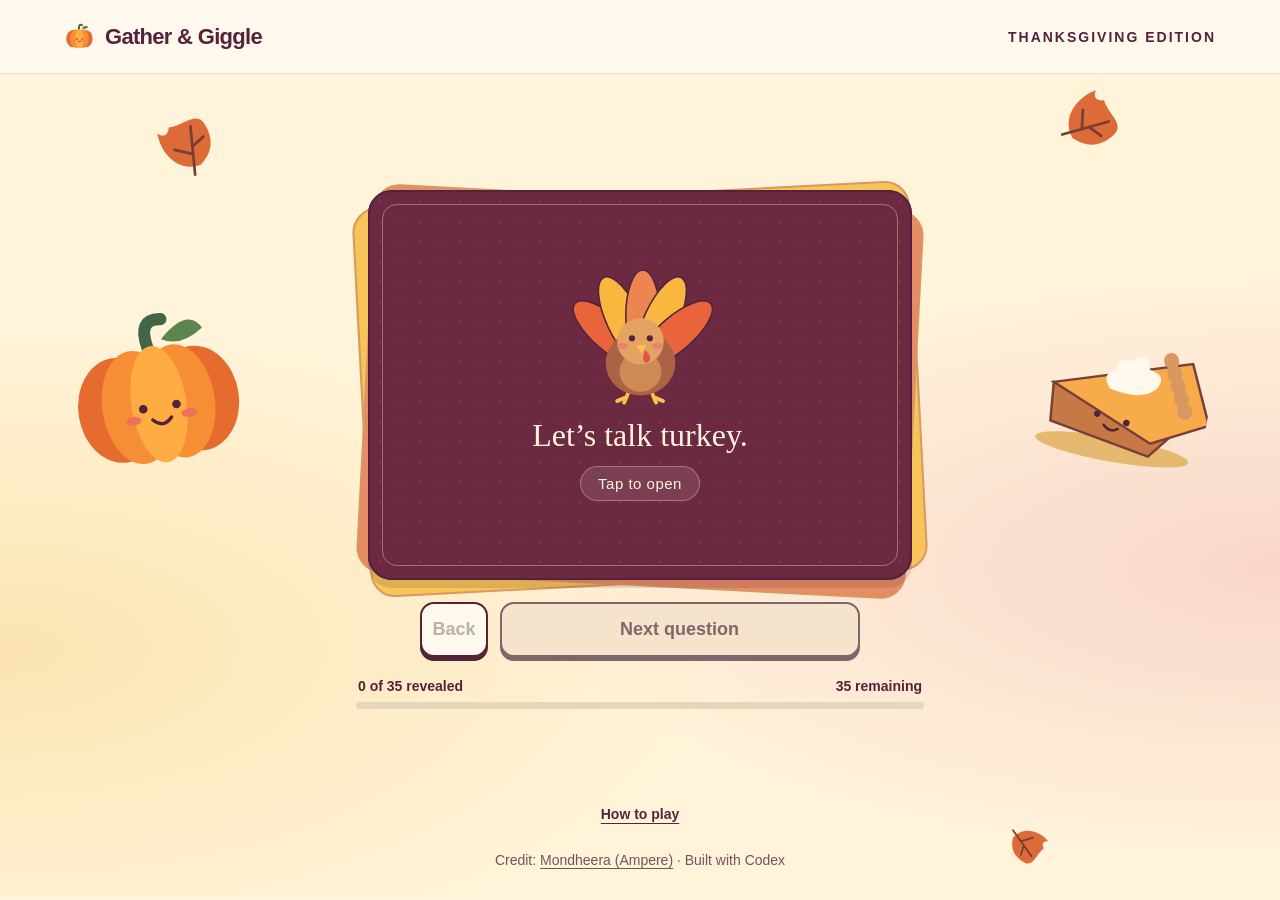
==== commit 9c840b1e: "Replace restart button with Back navigation and credit Codex" ====
--- a/conversationcards/index.html
+++ b/conversationcards/index.html
@@ -7,7 +7,7 @@
 <title>Gather & Giggle · Thanksgiving Conversation Cards</title>
 <link rel="icon" href="data:image/svg+xml,%3Csvg xmlns='http://www.w3.org/2000/svg' viewBox='0 0 64 64'%3E%3Ctext y='52' font-size='52'%3E🎃%3C/text%3E%3C/svg%3E">
 <style>
-:root{--ink:#54233b;--plum:#6b2942;--orange:#e75b2b;--cream:#fff9ed;--yellow:#f9c74e;--green:#3b6952}*{box-sizing:border-box}body{margin:0;color:var(--ink);background:#fff3d9;font-family:ui-rounded,"Avenir Next",Avenir,"Trebuchet MS",sans-serif;font-size:18px;min-height:100svh}button{font:inherit;cursor:pointer;-webkit-tap-highlight-color:transparent}button:focus-visible,summary:focus-visible{outline:4px solid #267764;outline-offset:5px}button:disabled{cursor:default}.topbar{padding:21px 5%;display:flex;align-items:center;justify-content:space-between;border-bottom:1px solid #54233b24;background:#fff9ed}.brand{display:flex;gap:10px;align-items:center;font-weight:850;letter-spacing:-.7px;font-size:22px}.brand svg{width:31px;height:31px}.edition{font-size:14px;letter-spacing:2px;font-weight:800;text-transform:uppercase}.scene{position:relative;overflow:hidden;min-height:calc(100svh - 78px);padding:32px 24px 22px;background:radial-gradient(ellipse at 0 70%,#f7cf7766,transparent 40%),radial-gradient(ellipse at 100% 60%,#eeacb366,transparent 42%)}.playarea{position:relative;max-width:1140px;margin:auto}.game{position:relative;z-index:2;max-width:568px;margin:auto;text-align:center}.card-wrap{perspective:1400px;margin:0 12px 22px;position:relative}.card-wrap:before,.card-wrap:after{content:"";position:absolute;inset:4px -7px -4px;border:2px solid #d79861;border-radius:25px;background:#f6c458;transform:rotate(-3deg);z-index:-1}.card-wrap:after{background:#e58b65;transform:rotate(3deg);inset:7px -3px -6px}.card{width:100%;display:block;border:0;background:none;padding:0;color:var(--ink);text-align:center;position:relative;min-height:330px;transform-style:preserve-3d;transition:transform .65s cubic-bezier(.25,.7,.25,1)}.card.flipped{transform:rotateY(180deg)}.face{position:absolute;inset:0;backface-visibility:hidden;-webkit-backface-visibility:hidden;border:2px solid var(--ink);border-radius:24px;overflow:hidden;display:flex;flex-direction:column;align-items:center;justify-content:center;padding:28px;background:var(--cream);box-shadow:0 8px 0 #54233b12}.front{background:var(--plum);color:#fff4d9;background-image:radial-gradient(#ffedbd18 1.5px,transparent 1.5px);background-size:20px 20px}.front:after{content:"";position:absolute;inset:12px;border:1px solid #ffe5aa65;border-radius:15px;pointer-events:none}.back{transform:rotateY(180deg)}.turkey{width:155px;height:140px}.front-title{font-family:Georgia,serif;font-size:32px;margin:8px 0 12px}.tap{font-size:15px;letter-spacing:.5px;background:#fff5dd1c;border:1px solid #ffe7bb55;border-radius:100px;padding:8px 17px}.category{font-size:14px;letter-spacing:2px;text-transform:uppercase;font-weight:850;color:var(--green);margin-bottom:15px}.question{font-size:clamp(28px,3.2vw,38px);font-weight:800;line-height:1.23;letter-spacing:-.8px;max-width:455px;margin:0}.little-leaf{width:42px;height:42px;margin-bottom:14px}.actions{display:flex;gap:12px;justify-content:center}.primary,.secondary{min-height:55px;border-radius:14px;font-weight:800;border:2px solid var(--ink);padding:12px 24px;box-shadow:0 4px 0 var(--ink)}.primary{background:var(--orange);color:white;flex:1;max-width:360px}.primary:hover{background:#c94720}.primary:disabled{background:#ba8876}.secondary{background:#fff9ed;font-size:22px;min-width:58px;padding:10px}.secondary:hover{background:#ffe6bb}.primary:active,.secondary:active{transform:translateY(3px);box-shadow:0 1px 0 var(--ink)}.progress-row{display:flex;justify-content:space-between;margin:21px 2px 8px;font-size:14px;font-weight:700}.track{height:7px;background:#e4d8bc;border-radius:10px;overflow:hidden}.fill{height:100%;width:0;background:var(--green);transition:width .4s;border-radius:10px}.mascot{position:absolute;pointer-events:none}.pumpkin{width:190px;left:-8px;top:115px;transform:rotate(-9deg)}.pie{width:180px;right:0;top:130px;transform:rotate(10deg)}.leaf-deco{position:absolute;width:68px;height:68px;pointer-events:none}.leaf-a{left:12%;top:35px;transform:rotate(-35deg)}.leaf-b{right:12%;top:14px;transform:rotate(45deg)}.leaf-c{right:18%;bottom:16px;transform:rotate(115deg);width:45px}details{max-width:568px;margin:20px auto 0;text-align:center;font-size:14px}summary{cursor:pointer;font-weight:700;display:inline-block;padding:8px;text-decoration:underline;text-underline-offset:4px}details p{line-height:1.7;margin:6px 10px 0}.symbols{position:absolute;width:0;height:0;overflow:hidden}dialog{border:2px solid var(--ink);border-radius:22px;padding:28px;max-width:390px;width:calc(100% - 40px);background:var(--cream);color:var(--ink);box-shadow:0 15px 70px #32132340}dialog::backdrop{background:#32132388}dialog h2{font:30px Georgia,serif;margin:0 0 12px}dialog p{font-size:17px;line-height:1.5}dialog .actions{margin-top:24px}dialog button{font-size:16px;padding:12px 16px}.sr-only{position:absolute;width:1px;height:1px;padding:0;margin:-1px;overflow:hidden;clip:rect(0,0,0,0);white-space:nowrap;border:0}@media(min-width:1450px){.scene{padding-top:50px}.card{min-height:370px}}@media(max-width:1000px){.pumpkin{left:-30px;width:135px;top:155px}.pie{right:-25px;width:125px;top:180px}.leaf-a{left:4%}.leaf-b{right:4%}}@media(max-width:760px){.mascot,.leaf-deco{display:none}.scene{padding:27px 18px 20px}.edition{font-size:11px;letter-spacing:1px}.topbar{padding:17px 20px}.brand{font-size:20px}.card{min-height:350px}.face{padding:24px}.actions{gap:10px}.question{font-size:30px}}@media(max-width:360px){.edition{display:none}.question{font-size:27px}.face{padding:20px}.primary{padding:12px 14px}}@media(prefers-reduced-motion:reduce){*,*:before,*:after{transition:none!important;animation:none!important}}
+:root{--ink:#54233b;--plum:#6b2942;--orange:#e75b2b;--cream:#fff9ed;--yellow:#f9c74e;--green:#3b6952}*{box-sizing:border-box}body{margin:0;color:var(--ink);background:#fff3d9;font-family:ui-rounded,"Avenir Next",Avenir,"Trebuchet MS",sans-serif;font-size:18px;min-height:100svh}button{font:inherit;cursor:pointer;-webkit-tap-highlight-color:transparent}button:focus-visible,summary:focus-visible{outline:4px solid #267764;outline-offset:5px}button:disabled{cursor:default}.topbar{padding:21px 5%;display:flex;align-items:center;justify-content:space-between;border-bottom:1px solid #54233b24;background:#fff9ed}.brand{display:flex;gap:10px;align-items:center;font-weight:850;letter-spacing:-.7px;font-size:22px}.brand svg{width:31px;height:31px}.edition{font-size:14px;letter-spacing:2px;font-weight:800;text-transform:uppercase}.scene{position:relative;overflow:hidden;min-height:calc(100svh - 78px);padding:32px 24px 22px;background:radial-gradient(ellipse at 0 70%,#f7cf7766,transparent 40%),radial-gradient(ellipse at 100% 60%,#eeacb366,transparent 42%)}.playarea{position:relative;max-width:1140px;margin:auto}.game{position:relative;z-index:2;max-width:568px;margin:auto;text-align:center}.card-wrap{perspective:1400px;margin:0 12px 22px;position:relative}.card-wrap:before,.card-wrap:after{content:"";position:absolute;inset:4px -7px -4px;border:2px solid #d79861;border-radius:25px;background:#f6c458;transform:rotate(-3deg);z-index:-1}.card-wrap:after{background:#e58b65;transform:rotate(3deg);inset:7px -3px -6px}.card{width:100%;display:block;border:0;background:none;padding:0;color:var(--ink);text-align:center;position:relative;min-height:330px;transform-style:preserve-3d;transition:transform .65s cubic-bezier(.25,.7,.25,1)}.card.flipped{transform:rotateY(180deg)}.face{position:absolute;inset:0;backface-visibility:hidden;-webkit-backface-visibility:hidden;border:2px solid var(--ink);border-radius:24px;overflow:hidden;display:flex;flex-direction:column;align-items:center;justify-content:center;padding:28px;background:var(--cream);box-shadow:0 8px 0 #54233b12}.front{background:var(--plum);color:#fff4d9;background-image:radial-gradient(#ffedbd18 1.5px,transparent 1.5px);background-size:20px 20px}.front:after{content:"";position:absolute;inset:12px;border:1px solid #ffe5aa65;border-radius:15px;pointer-events:none}.back{transform:rotateY(180deg)}.turkey{width:155px;height:140px}.front-title{font-family:Georgia,serif;font-size:32px;margin:8px 0 12px}.tap{font-size:15px;letter-spacing:.5px;background:#fff5dd1c;border:1px solid #ffe7bb55;border-radius:100px;padding:8px 17px}.category{font-size:14px;letter-spacing:2px;text-transform:uppercase;font-weight:850;color:var(--green);margin-bottom:15px}.question{font-size:clamp(28px,3.2vw,38px);font-weight:800;line-height:1.23;letter-spacing:-.8px;max-width:455px;margin:0}.little-leaf{width:42px;height:42px;margin-bottom:14px}.actions{display:flex;gap:12px;justify-content:center}.primary,.secondary{min-height:55px;border-radius:14px;font-weight:800;border:2px solid var(--ink);padding:12px 24px;box-shadow:0 4px 0 var(--ink)}.primary{background:var(--orange);color:white;flex:1;max-width:360px}.primary:hover{background:#c94720}.primary:disabled{background:#ba8876}.secondary{background:#fff9ed;font-size:18px;min-width:58px;padding:10px}.secondary:hover{background:#ffe6bb}.primary:active,.secondary:active{transform:translateY(3px);box-shadow:0 1px 0 var(--ink)}.progress-row{display:flex;justify-content:space-between;margin:21px 2px 8px;font-size:14px;font-weight:700}.track{height:7px;background:#e4d8bc;border-radius:10px;overflow:hidden}.fill{height:100%;width:0;background:var(--green);transition:width .4s;border-radius:10px}.mascot{position:absolute;pointer-events:none}.pumpkin{width:190px;left:-8px;top:115px;transform:rotate(-9deg)}.pie{width:180px;right:0;top:130px;transform:rotate(10deg)}.leaf-deco{position:absolute;width:68px;height:68px;pointer-events:none}.leaf-a{left:12%;top:35px;transform:rotate(-35deg)}.leaf-b{right:12%;top:14px;transform:rotate(45deg)}.leaf-c{right:18%;bottom:16px;transform:rotate(115deg);width:45px}details{max-width:568px;margin:20px auto 0;text-align:center;font-size:14px}summary{cursor:pointer;font-weight:700;display:inline-block;padding:8px;text-decoration:underline;text-underline-offset:4px}details p{line-height:1.7;margin:6px 10px 0}.symbols{position:absolute;width:0;height:0;overflow:hidden}dialog{border:2px solid var(--ink);border-radius:22px;padding:28px;max-width:390px;width:calc(100% - 40px);background:var(--cream);color:var(--ink);box-shadow:0 15px 70px #32132340}dialog::backdrop{background:#32132388}dialog h2{font:30px Georgia,serif;margin:0 0 12px}dialog p{font-size:17px;line-height:1.5}dialog .actions{margin-top:24px}dialog button{font-size:16px;padding:12px 16px}.sr-only{position:absolute;width:1px;height:1px;padding:0;margin:-1px;overflow:hidden;clip:rect(0,0,0,0);white-space:nowrap;border:0}@media(min-width:1450px){.scene{padding-top:50px}.card{min-height:370px}}@media(max-width:1000px){.pumpkin{left:-30px;width:135px;top:155px}.pie{right:-25px;width:125px;top:180px}.leaf-a{left:4%}.leaf-b{right:4%}}@media(max-width:760px){.mascot,.leaf-deco{display:none}.scene{padding:27px 18px 20px}.edition{font-size:11px;letter-spacing:1px}.topbar{padding:17px 20px}.brand{font-size:20px}.card{min-height:350px}.face{padding:24px}.actions{gap:10px}.question{font-size:30px}}@media(max-width:360px){.edition{display:none}.question{font-size:27px}.face{padding:20px}.primary{padding:12px 14px}}@media(prefers-reduced-motion:reduce){*,*:before,*:after{transition:none!important;animation:none!important}}
 
 .scene{display:flex;flex-direction:column;justify-content:center;padding-top:48px;padding-bottom:25px}
 .playarea{width:100%}.card{min-height:390px}.card-wrap{isolation:isolate}
@@ -46,11 +46,11 @@
 <svg class="mascot pie" viewBox="0 0 220 190" aria-hidden="true"><use href="#pie"/></svg>
 <section class="game" aria-label="Conversation card game">
 <div class="card-wrap"><div class="waiting-card front" aria-hidden="true"><svg class="turkey" viewBox="0 0 200 180"><use href="#turkey"/></svg><span class="front-title">Let’s talk turkey.</span><span class="tap">Tap to open</span></div><div class="card-motion" id="card-motion"><button class="card" id="card" aria-label="Flip to reveal your first question" aria-pressed="false"><span class="face front" id="front"><svg class="turkey" viewBox="0 0 200 180" aria-hidden="true"><use href="#turkey"/></svg><span class="front-title">Let’s talk turkey.</span><span class="tap">Tap to open</span></span><span class="face back" id="back" aria-hidden="true"><svg class="little-leaf" aria-hidden="true"><use href="#leaf"/></svg><span class="category" id="category"></span><span class="question" id="question"></span></span></button></div></div>
-<div class="actions"><button class="primary" id="next" disabled>Next question</button><button class="secondary" id="reset" aria-label="Restart and reshuffle all cards" title="Restart and reshuffle">↻</button></div>
+<div class="actions"><button class="secondary" id="previous" disabled>Back</button><button class="primary" id="next" disabled>Next question</button></div>
 <div class="progress-row"><span id="count">0 of 35 questions</span><span id="remaining">35 remaining</span></div><div class="track" role="progressbar" aria-label="Questions revealed" aria-valuemin="0" aria-valuemax="35" aria-valuenow="0" id="progress"><div class="fill" id="fill"></div></div>
 </section></div>
-<details><summary>How to play</summary><p>Tap a card to open it. Choose “Next question” to tuck it behind the deck, then tap the new face-down card. 18 thoughtful questions, 17 playful ones. No repeats in a round.</p></details>
-<p class="credit">Credit: <a href="https://mondheera.website/">Mondheera (Ampere)</a> · Built with ChatGPT</p>
+<details><summary>How to play</summary><p>Tap a card to open it. Choose “Next question” to tuck it behind the deck, then tap the new face-down card. Use “Back” to revisit an earlier question. 18 thoughtful questions, 17 playful ones. No repeats in a round.</p></details>
+<p class="credit">Credit: <a href="https://mondheera.website/">Mondheera (Ampere)</a> · Built with Codex</p>
 <svg class="leaf-deco leaf-c" aria-hidden="true"><use href="#leaf"/></svg>
 <div id="announcement" class="sr-only" role="status" aria-live="polite" aria-atomic="true"></div>
 </main>
@@ -202,9 +202,9 @@
 const KEY='gather-giggle-v2';
 const TOTAL=QUESTIONS.length;
 function shuffled(){const deck=QUESTIONS.map((_,i)=>i);for(let i=deck.length-1;i>0;i--){const j=Math.floor(Math.random()*(i+1));[deck[i],deck[j]]=[deck[j],deck[i]];}return deck;}
-function valid(s){return s&&Array.isArray(s.deck)&&s.deck.length===TOTAL&&new Set(s.deck).size===TOTAL&&s.deck.every(i=>Number.isInteger(i)&&i>=0&&i<TOTAL)&&Number.isInteger(s.seen)&&s.seen>=0&&s.seen<=TOTAL&&(s.faceUp===undefined||typeof s.faceUp==='boolean')&&!(s.faceUp===true&&s.seen===0)&&!(s.faceUp===false&&s.seen===TOTAL);}
-let state;try{const saved=JSON.parse(localStorage.getItem(KEY));if(valid(saved))state={...saved,faceUp:saved.faceUp??saved.seen>0};}catch{}
-if(!state)state={deck:shuffled(),seen:0,faceUp:false};
+function valid(s){return s&&Array.isArray(s.deck)&&s.deck.length===TOTAL&&new Set(s.deck).size===TOTAL&&s.deck.every(i=>Number.isInteger(i)&&i>=0&&i<TOTAL)&&Number.isInteger(s.seen)&&s.seen>=0&&s.seen<=TOTAL&&(s.faceUp===undefined||typeof s.faceUp==='boolean')&&!(s.faceUp===true&&s.seen===0)&&(s.cursor===undefined||(Number.isInteger(s.cursor)&&s.cursor>=0&&s.cursor<TOTAL&&s.cursor<=s.seen&&!(s.faceUp&&s.cursor>=s.seen)))&&!(s.cursor===undefined&&s.faceUp===false&&s.seen===TOTAL);}
+let state;try{const saved=JSON.parse(localStorage.getItem(KEY));if(valid(saved)){const faceUp=saved.faceUp??saved.seen>0;state={...saved,faceUp,cursor:saved.cursor??Math.max(0,saved.seen-(faceUp?1:0))};}}catch{}
+if(!state)state={deck:shuffled(),seen:0,faceUp:false,cursor:0};
 const el=id=>document.getElementById(id), card=el('card'), motion=el('card-motion');
 let busy=false;let timer;
 const reducedMotion=()=>matchMedia('(prefers-reduced-motion: reduce)').matches;
@@ -212,16 +212,16 @@
 function render(){
   const n=state.seen, revealed=state.faceUp;
   // Keep the next question out of both the visible card and the accessibility tree until opened.
-  if(revealed){const [category,question]=QUESTIONS[state.deck[n-1]];el('category').textContent=category;el('question').textContent=question;card.setAttribute('aria-label',question);}
-  else{el('category').textContent='';el('question').textContent='';card.setAttribute('aria-label','Tap to open question '+(n+1)+' of '+TOTAL);}
+  if(revealed){const [category,question]=QUESTIONS[state.deck[state.cursor]];el('category').textContent=category;el('question').textContent=question;card.setAttribute('aria-label',question);}
+  else{el('category').textContent='';el('question').textContent='';card.setAttribute('aria-label','Tap to open question '+(state.cursor+1)+' of '+TOTAL);}
   card.classList.toggle('flipped',revealed);
   card.setAttribute('aria-pressed',String(revealed));
   el('front').setAttribute('aria-hidden',String(revealed));
   el('back').setAttribute('aria-hidden',String(!revealed));
-  el('next').textContent=n===TOTAL?'Play again':'Next question';
+  el('next').textContent=state.cursor===TOTAL-1?'Play again':'Next question';
   el('next').disabled=busy||!revealed;
   card.disabled=busy;
-  el('reset').disabled=busy;
+  el('previous').disabled=busy||state.cursor===0;
   el('count').textContent=n+' of '+TOTAL+' revealed';
   el('remaining').textContent=(TOTAL-n)+' remaining';
   el('fill').style.width=(n/TOTAL*100)+'%';
@@ -230,27 +230,32 @@
 function unlock(){busy=false;render();}
 function reveal(){
   if(busy||state.faceUp)return;
-  busy=true;state.seen++;state.faceUp=true;save();render();
-  el('announcement').textContent='Question '+state.seen+' of '+TOTAL+'. '+el('question').textContent+(state.seen===TOTAL?' All cards revealed. Choose Play again for a fresh round.':'');
+  busy=true;state.seen=Math.max(state.seen,state.cursor+1);state.faceUp=true;save();render();
+  el('announcement').textContent='Question '+(state.cursor+1)+' of '+TOTAL+'. '+el('question').textContent+(state.seen===TOTAL?' All cards revealed. Choose Play again for a fresh round.':'');
   timer=setTimeout(unlock,reducedMotion()?0:650);
 }
 function nextQuestion(){
   if(busy||!state.faceUp)return;
-  if(state.seen===TOTAL){el('restart').showModal();return;}
+  if(state.cursor===TOTAL-1){el('restart').showModal();return;}
   busy=true;render();el('announcement').textContent='';
-  const finish=()=>{state.faceUp=false;save();render();motion.classList.remove('dealing');busy=false;render();card.focus();el('announcement').textContent='New card, face down. Tap to open.';};
+  const finish=()=>{state.cursor++;state.faceUp=false;save();motion.classList.remove('dealing');busy=false;render();card.focus();el('announcement').textContent='Card '+(state.cursor+1)+', face down. Tap to open.';};
   if(reducedMotion()){finish();return;}
   motion.classList.add('dealing');
-  timer=setTimeout(()=>{state.faceUp=false;save();render();timer=setTimeout(finish,430);},410);
+  timer=setTimeout(()=>{state.faceUp=false;render();timer=setTimeout(finish,430);},410);
+}
+function previousQuestion(){
+  if(busy||state.cursor===0)return;
+  state.cursor--;state.faceUp=true;save();render();card.focus();
+  el('announcement').textContent='Question '+(state.cursor+1)+' of '+TOTAL+'. '+el('question').textContent;
 }
 function restartRound(){
   clearTimeout(timer);busy=false;motion.classList.remove('dealing');
-  state={deck:shuffled(),seen:0,faceUp:false};save();render();
+  state={deck:shuffled(),seen:0,faceUp:false,cursor:0};save();render();
   el('restart').close();el('announcement').textContent='Fresh deck shuffled. Tap the card to open.';card.focus();
 }
 card.addEventListener('click',reveal);
 el('next').addEventListener('click',nextQuestion);
-el('reset').addEventListener('click',()=>el('restart').showModal());
+el('previous').addEventListener('click',previousQuestion);
 el('cancel').addEventListener('click',()=>el('restart').close());
 el('confirm').addEventListener('click',restartRound);
 render();save();
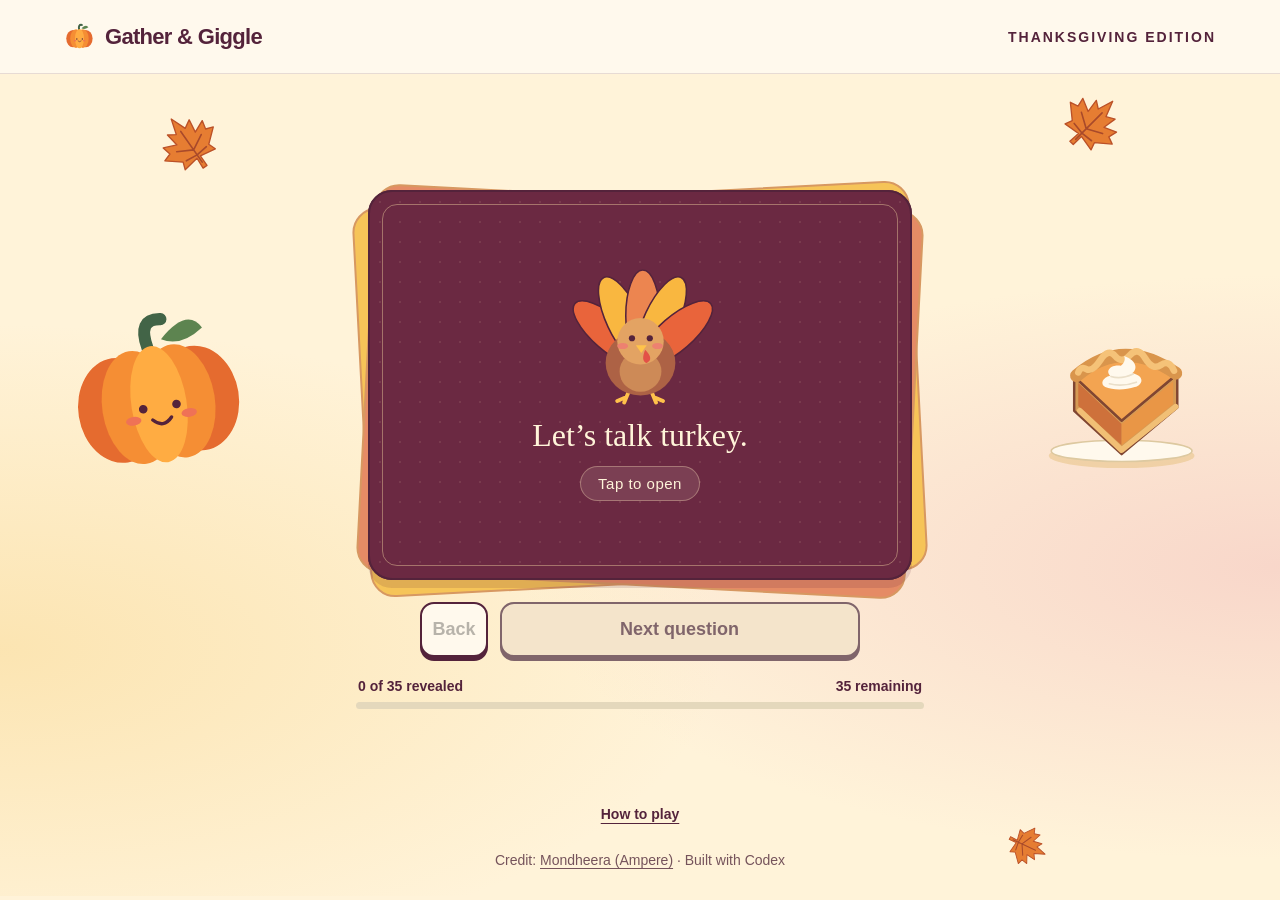
==== commit ca83fe85: "Replace Halloween favicon with autumn leaf and redraw leaf and pumpkin pie artwork" ====
--- a/conversationcards/index.html
+++ b/conversationcards/index.html
@@ -5,9 +5,9 @@
 <meta name="theme-color" content="#6b2942">
 <meta name="description" content="A little gratitude. A lot of giggles. 35 Thanksgiving conversation cards for the whole family.">
 <title>Gather & Giggle · Thanksgiving Conversation Cards</title>
-<link rel="icon" href="data:image/svg+xml,%3Csvg xmlns='http://www.w3.org/2000/svg' viewBox='0 0 64 64'%3E%3Ctext y='52' font-size='52'%3E🎃%3C/text%3E%3C/svg%3E">
+<link rel="icon" type="image/svg+xml" href="data:image/svg+xml,%3Csvg%20xmlns%3D%22http%3A%2F%2Fwww.w3.org%2F2000%2Fsvg%22%20viewBox%3D%220%200%20100%20100%22%3E%3Cpath%20d%3D%22M50%207%2059%2030%2071%2023%2068%2043%2086%2035%2083%2048%2094%2052%2074%2069%2078%2080%2054%2076%2054%2093%2047%2093%2048%2076%2024%2080%2028%2069%207%2052%2019%2048%2016%2035%2035%2043%2032%2023%2043%2030Z%22%20fill%3D%22%23e67d32%22%2F%3E%3Cpath%20d%3D%22M51%2088V31M51%2063%2029%2051M51%2063%2073%2051%22%20fill%3D%22none%22%20stroke%3D%22%239c4327%22%20stroke-width%3D%225%22%20stroke-linecap%3D%22round%22%2F%3E%3C%2Fsvg%3E">
 <style>
-:root{--ink:#54233b;--plum:#6b2942;--orange:#e75b2b;--cream:#fff9ed;--yellow:#f9c74e;--green:#3b6952}*{box-sizing:border-box}body{margin:0;color:var(--ink);background:#fff3d9;font-family:ui-rounded,"Avenir Next",Avenir,"Trebuchet MS",sans-serif;font-size:18px;min-height:100svh}button{font:inherit;cursor:pointer;-webkit-tap-highlight-color:transparent}button:focus-visible,summary:focus-visible{outline:4px solid #267764;outline-offset:5px}button:disabled{cursor:default}.topbar{padding:21px 5%;display:flex;align-items:center;justify-content:space-between;border-bottom:1px solid #54233b24;background:#fff9ed}.brand{display:flex;gap:10px;align-items:center;font-weight:850;letter-spacing:-.7px;font-size:22px}.brand svg{width:31px;height:31px}.edition{font-size:14px;letter-spacing:2px;font-weight:800;text-transform:uppercase}.scene{position:relative;overflow:hidden;min-height:calc(100svh - 78px);padding:32px 24px 22px;background:radial-gradient(ellipse at 0 70%,#f7cf7766,transparent 40%),radial-gradient(ellipse at 100% 60%,#eeacb366,transparent 42%)}.playarea{position:relative;max-width:1140px;margin:auto}.game{position:relative;z-index:2;max-width:568px;margin:auto;text-align:center}.card-wrap{perspective:1400px;margin:0 12px 22px;position:relative}.card-wrap:before,.card-wrap:after{content:"";position:absolute;inset:4px -7px -4px;border:2px solid #d79861;border-radius:25px;background:#f6c458;transform:rotate(-3deg);z-index:-1}.card-wrap:after{background:#e58b65;transform:rotate(3deg);inset:7px -3px -6px}.card{width:100%;display:block;border:0;background:none;padding:0;color:var(--ink);text-align:center;position:relative;min-height:330px;transform-style:preserve-3d;transition:transform .65s cubic-bezier(.25,.7,.25,1)}.card.flipped{transform:rotateY(180deg)}.face{position:absolute;inset:0;backface-visibility:hidden;-webkit-backface-visibility:hidden;border:2px solid var(--ink);border-radius:24px;overflow:hidden;display:flex;flex-direction:column;align-items:center;justify-content:center;padding:28px;background:var(--cream);box-shadow:0 8px 0 #54233b12}.front{background:var(--plum);color:#fff4d9;background-image:radial-gradient(#ffedbd18 1.5px,transparent 1.5px);background-size:20px 20px}.front:after{content:"";position:absolute;inset:12px;border:1px solid #ffe5aa65;border-radius:15px;pointer-events:none}.back{transform:rotateY(180deg)}.turkey{width:155px;height:140px}.front-title{font-family:Georgia,serif;font-size:32px;margin:8px 0 12px}.tap{font-size:15px;letter-spacing:.5px;background:#fff5dd1c;border:1px solid #ffe7bb55;border-radius:100px;padding:8px 17px}.category{font-size:14px;letter-spacing:2px;text-transform:uppercase;font-weight:850;color:var(--green);margin-bottom:15px}.question{font-size:clamp(28px,3.2vw,38px);font-weight:800;line-height:1.23;letter-spacing:-.8px;max-width:455px;margin:0}.little-leaf{width:42px;height:42px;margin-bottom:14px}.actions{display:flex;gap:12px;justify-content:center}.primary,.secondary{min-height:55px;border-radius:14px;font-weight:800;border:2px solid var(--ink);padding:12px 24px;box-shadow:0 4px 0 var(--ink)}.primary{background:var(--orange);color:white;flex:1;max-width:360px}.primary:hover{background:#c94720}.primary:disabled{background:#ba8876}.secondary{background:#fff9ed;font-size:18px;min-width:58px;padding:10px}.secondary:hover{background:#ffe6bb}.primary:active,.secondary:active{transform:translateY(3px);box-shadow:0 1px 0 var(--ink)}.progress-row{display:flex;justify-content:space-between;margin:21px 2px 8px;font-size:14px;font-weight:700}.track{height:7px;background:#e4d8bc;border-radius:10px;overflow:hidden}.fill{height:100%;width:0;background:var(--green);transition:width .4s;border-radius:10px}.mascot{position:absolute;pointer-events:none}.pumpkin{width:190px;left:-8px;top:115px;transform:rotate(-9deg)}.pie{width:180px;right:0;top:130px;transform:rotate(10deg)}.leaf-deco{position:absolute;width:68px;height:68px;pointer-events:none}.leaf-a{left:12%;top:35px;transform:rotate(-35deg)}.leaf-b{right:12%;top:14px;transform:rotate(45deg)}.leaf-c{right:18%;bottom:16px;transform:rotate(115deg);width:45px}details{max-width:568px;margin:20px auto 0;text-align:center;font-size:14px}summary{cursor:pointer;font-weight:700;display:inline-block;padding:8px;text-decoration:underline;text-underline-offset:4px}details p{line-height:1.7;margin:6px 10px 0}.symbols{position:absolute;width:0;height:0;overflow:hidden}dialog{border:2px solid var(--ink);border-radius:22px;padding:28px;max-width:390px;width:calc(100% - 40px);background:var(--cream);color:var(--ink);box-shadow:0 15px 70px #32132340}dialog::backdrop{background:#32132388}dialog h2{font:30px Georgia,serif;margin:0 0 12px}dialog p{font-size:17px;line-height:1.5}dialog .actions{margin-top:24px}dialog button{font-size:16px;padding:12px 16px}.sr-only{position:absolute;width:1px;height:1px;padding:0;margin:-1px;overflow:hidden;clip:rect(0,0,0,0);white-space:nowrap;border:0}@media(min-width:1450px){.scene{padding-top:50px}.card{min-height:370px}}@media(max-width:1000px){.pumpkin{left:-30px;width:135px;top:155px}.pie{right:-25px;width:125px;top:180px}.leaf-a{left:4%}.leaf-b{right:4%}}@media(max-width:760px){.mascot,.leaf-deco{display:none}.scene{padding:27px 18px 20px}.edition{font-size:11px;letter-spacing:1px}.topbar{padding:17px 20px}.brand{font-size:20px}.card{min-height:350px}.face{padding:24px}.actions{gap:10px}.question{font-size:30px}}@media(max-width:360px){.edition{display:none}.question{font-size:27px}.face{padding:20px}.primary{padding:12px 14px}}@media(prefers-reduced-motion:reduce){*,*:before,*:after{transition:none!important;animation:none!important}}
+:root{--ink:#54233b;--plum:#6b2942;--orange:#e75b2b;--cream:#fff9ed;--yellow:#f9c74e;--green:#3b6952}*{box-sizing:border-box}body{margin:0;color:var(--ink);background:#fff3d9;font-family:ui-rounded,"Avenir Next",Avenir,"Trebuchet MS",sans-serif;font-size:18px;min-height:100svh}button{font:inherit;cursor:pointer;-webkit-tap-highlight-color:transparent}button:focus-visible,summary:focus-visible{outline:4px solid #267764;outline-offset:5px}button:disabled{cursor:default}.topbar{padding:21px 5%;display:flex;align-items:center;justify-content:space-between;border-bottom:1px solid #54233b24;background:#fff9ed}.brand{display:flex;gap:10px;align-items:center;font-weight:850;letter-spacing:-.7px;font-size:22px}.brand svg{width:31px;height:31px}.edition{font-size:14px;letter-spacing:2px;font-weight:800;text-transform:uppercase}.scene{position:relative;overflow:hidden;min-height:calc(100svh - 78px);padding:32px 24px 22px;background:radial-gradient(ellipse at 0 70%,#f7cf7766,transparent 40%),radial-gradient(ellipse at 100% 60%,#eeacb366,transparent 42%)}.playarea{position:relative;max-width:1140px;margin:auto}.game{position:relative;z-index:2;max-width:568px;margin:auto;text-align:center}.card-wrap{perspective:1400px;margin:0 12px 22px;position:relative}.card-wrap:before,.card-wrap:after{content:"";position:absolute;inset:4px -7px -4px;border:2px solid #d79861;border-radius:25px;background:#f6c458;transform:rotate(-3deg);z-index:-1}.card-wrap:after{background:#e58b65;transform:rotate(3deg);inset:7px -3px -6px}.card{width:100%;display:block;border:0;background:none;padding:0;color:var(--ink);text-align:center;position:relative;min-height:330px;transform-style:preserve-3d;transition:transform .65s cubic-bezier(.25,.7,.25,1)}.card.flipped{transform:rotateY(180deg)}.face{position:absolute;inset:0;backface-visibility:hidden;-webkit-backface-visibility:hidden;border:2px solid var(--ink);border-radius:24px;overflow:hidden;display:flex;flex-direction:column;align-items:center;justify-content:center;padding:28px;background:var(--cream);box-shadow:0 8px 0 #54233b12}.front{background:var(--plum);color:#fff4d9;background-image:radial-gradient(#ffedbd18 1.5px,transparent 1.5px);background-size:20px 20px}.front:after{content:"";position:absolute;inset:12px;border:1px solid #ffe5aa65;border-radius:15px;pointer-events:none}.back{transform:rotateY(180deg)}.turkey{width:155px;height:140px}.front-title{font-family:Georgia,serif;font-size:32px;margin:8px 0 12px}.tap{font-size:15px;letter-spacing:.5px;background:#fff5dd1c;border:1px solid #ffe7bb55;border-radius:100px;padding:8px 17px}.category{font-size:14px;letter-spacing:2px;text-transform:uppercase;font-weight:850;color:var(--green);margin-bottom:15px}.question{font-size:clamp(28px,3.2vw,38px);font-weight:800;line-height:1.23;letter-spacing:-.8px;max-width:455px;margin:0}.little-leaf{width:42px;height:42px;margin-bottom:14px}.actions{display:flex;gap:12px;justify-content:center}.primary,.secondary{min-height:55px;border-radius:14px;font-weight:800;border:2px solid var(--ink);padding:12px 24px;box-shadow:0 4px 0 var(--ink)}.primary{background:var(--orange);color:white;flex:1;max-width:360px}.primary:hover{background:#c94720}.primary:disabled{background:#ba8876}.secondary{background:#fff9ed;font-size:18px;min-width:58px;padding:10px}.secondary:hover{background:#ffe6bb}.primary:active,.secondary:active{transform:translateY(3px);box-shadow:0 1px 0 var(--ink)}.progress-row{display:flex;justify-content:space-between;margin:21px 2px 8px;font-size:14px;font-weight:700}.track{height:7px;background:#e4d8bc;border-radius:10px;overflow:hidden}.fill{height:100%;width:0;background:var(--green);transition:width .4s;border-radius:10px}.mascot{position:absolute;pointer-events:none}.pumpkin{width:190px;left:-8px;top:115px;transform:rotate(-9deg)}.pie{width:180px;right:0;top:130px;transform:rotate(0deg)}.leaf-deco{position:absolute;width:68px;height:68px;pointer-events:none}.leaf-a{left:12%;top:35px;transform:rotate(-35deg)}.leaf-b{right:12%;top:14px;transform:rotate(45deg)}.leaf-c{right:18%;bottom:16px;transform:rotate(115deg);width:45px}details{max-width:568px;margin:20px auto 0;text-align:center;font-size:14px}summary{cursor:pointer;font-weight:700;display:inline-block;padding:8px;text-decoration:underline;text-underline-offset:4px}details p{line-height:1.7;margin:6px 10px 0}.symbols{position:absolute;width:0;height:0;overflow:hidden}dialog{border:2px solid var(--ink);border-radius:22px;padding:28px;max-width:390px;width:calc(100% - 40px);background:var(--cream);color:var(--ink);box-shadow:0 15px 70px #32132340}dialog::backdrop{background:#32132388}dialog h2{font:30px Georgia,serif;margin:0 0 12px}dialog p{font-size:17px;line-height:1.5}dialog .actions{margin-top:24px}dialog button{font-size:16px;padding:12px 16px}.sr-only{position:absolute;width:1px;height:1px;padding:0;margin:-1px;overflow:hidden;clip:rect(0,0,0,0);white-space:nowrap;border:0}@media(min-width:1450px){.scene{padding-top:50px}.card{min-height:370px}}@media(max-width:1000px){.pumpkin{left:-30px;width:135px;top:155px}.pie{right:-25px;width:125px;top:180px}.leaf-a{left:4%}.leaf-b{right:4%}}@media(max-width:760px){.mascot,.leaf-deco{display:none}.scene{padding:27px 18px 20px}.edition{font-size:11px;letter-spacing:1px}.topbar{padding:17px 20px}.brand{font-size:20px}.card{min-height:350px}.face{padding:24px}.actions{gap:10px}.question{font-size:30px}}@media(max-width:360px){.edition{display:none}.question{font-size:27px}.face{padding:20px}.primary{padding:12px 14px}}@media(prefers-reduced-motion:reduce){*,*:before,*:after{transition:none!important;animation:none!important}}
 
 .scene{display:flex;flex-direction:column;justify-content:center;padding-top:48px;padding-bottom:25px}
 .playarea{width:100%}.card{min-height:390px}.card-wrap{isolation:isolate}
@@ -32,10 +32,22 @@
 </head>
 <body>
 <svg class="symbols" xmlns="http://www.w3.org/2000/svg" aria-hidden="true"><defs>
-<symbol id="leaf" viewBox="0 0 100 100"><path d="M47 87C12 78 9 37 21 13c5 12 13 9 19 2 18 10 48 3 46 26-1 25-14 41-39 46" fill="#dc6b37"/><path d="M32 94 67 32M47 68 28 47M53 58 74 55" fill="none" stroke="#773e34" stroke-width="4" stroke-linecap="round"/></symbol>
+<symbol id="leaf" viewBox="0 0 100 100"><path d="M50 7 59 30 71 23 68 43 86 35 83 48 94 52 74 69 78 80 54 76 54 93 47 93 48 76 24 80 28 69 7 52 19 48 16 35 35 43 32 23 43 30Z" fill="#e67d32" stroke="#bb5128" stroke-width="2" stroke-linejoin="round"/><path d="M51 85V30M51 63 29 51M51 63 73 51M51 72 33 70M51 72 69 70" fill="none" stroke="#a94a2a" stroke-width="2.4" stroke-linecap="round" stroke-linejoin="round"/></symbol>
 <symbol id="pumpkin" viewBox="0 0 220 200"><path d="M107 49Q100 13 127 18" fill="none" stroke="#426447" stroke-width="14" stroke-linecap="round"/><path d="M124 41q35-32 49-6-28 19-49 6" fill="#5d8450"/><ellipse cx="64" cy="115" rx="48" ry="61" fill="#e56b2f"/><ellipse cx="155" cy="115" rx="48" ry="61" fill="#e56b2f"/><ellipse cx="85" cy="115" rx="41" ry="66" fill="#f58e34"/><ellipse cx="134" cy="115" rx="41" ry="66" fill="#f58e34"/><ellipse cx="110" cy="115" rx="32" ry="68" fill="#ffac42"/><circle cx="91" cy="118" r="5" fill="#54233b"/><circle cx="130" cy="118" r="5" fill="#54233b"/><path d="M100 132q11 12 22 0" fill="none" stroke="#54233b" stroke-width="4" stroke-linecap="round"/><ellipse cx="78" cy="130" rx="9" ry="5" fill="#ef7256"/><ellipse cx="143" cy="130" rx="9" ry="5" fill="#ef7256"/></symbol>
 <symbol id="turkey" viewBox="0 0 200 180"><g stroke="#54233b" stroke-width="2"><ellipse cx="60" cy="83" rx="22" ry="59" transform="rotate(-49 60 83)" fill="#e9643b"/><ellipse cx="78" cy="65" rx="22" ry="60" transform="rotate(-25 78 65)" fill="#f9b740"/><ellipse cx="103" cy="60" rx="22" ry="59" fill="#ec8550"/><ellipse cx="127" cy="65" rx="22" ry="60" transform="rotate(25 127 65)" fill="#f9b740"/><ellipse cx="146" cy="83" rx="22" ry="59" transform="rotate(49 146 83)" fill="#e9643b"/></g><path d="m86 155-7 17m0-6-9 4m43-15 7 17m0-6 9 4" stroke="#ffc14b" stroke-width="5" stroke-linecap="round"/><ellipse cx="100" cy="121" rx="45" ry="42" fill="#ad6245"/><ellipse cx="100" cy="132" rx="27" ry="26" fill="#cd8a57"/><circle cx="100" cy="93" r="30" fill="#e3a363"/><circle cx="89" cy="89" r="4" fill="#54233b"/><circle cx="112" cy="89" r="4" fill="#54233b"/><path d="m94 98 14 0-7 10Z" fill="#ffc34b"/><path d="M106 104q12 12 2 17-8-2-2-17" fill="#e35147"/><ellipse cx="77" cy="99" rx="7" ry="4" fill="#ed8170"/><ellipse cx="122" cy="99" rx="7" ry="4" fill="#ed8170"/></symbol>
-<symbol id="pie" viewBox="0 0 220 190"><ellipse cx="111" cy="159" rx="95" ry="15" fill="#e4b86e"/><path d="m27 90 169 20-40 50L31 137Z" fill="#c77945" stroke="#783f39" stroke-width="3"/><path d="m27 90 164-51 32 71-67 34Z" fill="#f7ab4b" stroke="#783f39" stroke-width="3"/><path d="m164 39 32 71" stroke="#d99761" stroke-width="18" stroke-linecap="round" stroke-dasharray="2 14"/><path d="M96 86q-15-17 4-23-2-18 16-15 22-18 24 7 24 4 12 22-16 18-56 9" fill="#fff9ed"/><circle cx="86" cy="119" r="4" fill="#54233b"/><circle cx="123" cy="124" r="4" fill="#54233b"/><path d="M96 131q9 9 18 2" fill="none" stroke="#54233b" stroke-width="3" stroke-linecap="round"/></symbol>
+<symbol id="pie" viewBox="0 0 220 190">
+<ellipse cx="112" cy="166" rx="89" ry="15" fill="#dfb76d" opacity=".42"/>
+<ellipse cx="112" cy="160" rx="86" ry="13" fill="#fff9ed" stroke="#ddc9a0" stroke-width="2"/>
+<path d="M54 69 112 123 180 66 180 107 112 164 54 111Z" fill="#d59a54" stroke="#804632" stroke-width="3" stroke-linejoin="round"/>
+<path d="M59 77 112 127 112 153 59 105Z" fill="#ce713b"/>
+<path d="M112 127 175 75 175 103 112 153Z" fill="#e99646"/>
+<path d="M54 69Q113 16 180 66L112 123Z" fill="#f3a451" stroke="#804632" stroke-width="3" stroke-linejoin="round"/>
+<path d="M57 68Q113 20 178 65" fill="none" stroke="#d9954c" stroke-width="16" stroke-linecap="round"/>
+<path d="M59 64Q62 56 69 60T86 49T104 44T122 43T141 47T160 55T176 62" fill="none" stroke="#f5c278" stroke-width="8" stroke-linecap="round"/>
+<path d="M92 82C85 78 89 70 98 68 91 61 101 54 111 56 115 53 117 48 115 44 132 50 131 61 125 65 140 68 139 79 128 82 117 86 101 86 92 82Z" fill="#fff9ed"/>
+<path d="M99 69Q111 73 126 66M97 78Q113 82 130 76" fill="none" stroke="#eadfc9" stroke-width="2" stroke-linecap="round"/>
+<path d="M61 111 112 159 178 106" fill="none" stroke="#f1bf75" stroke-width="7" stroke-linejoin="round" stroke-linecap="round"/>
+</symbol>
 </defs></svg>
 <header class="topbar"><div class="brand"><svg aria-hidden="true"><use href="#pumpkin"/></svg>Gather & Giggle</div><span class="edition">Thanksgiving Edition</span></header>
 <main class="scene">
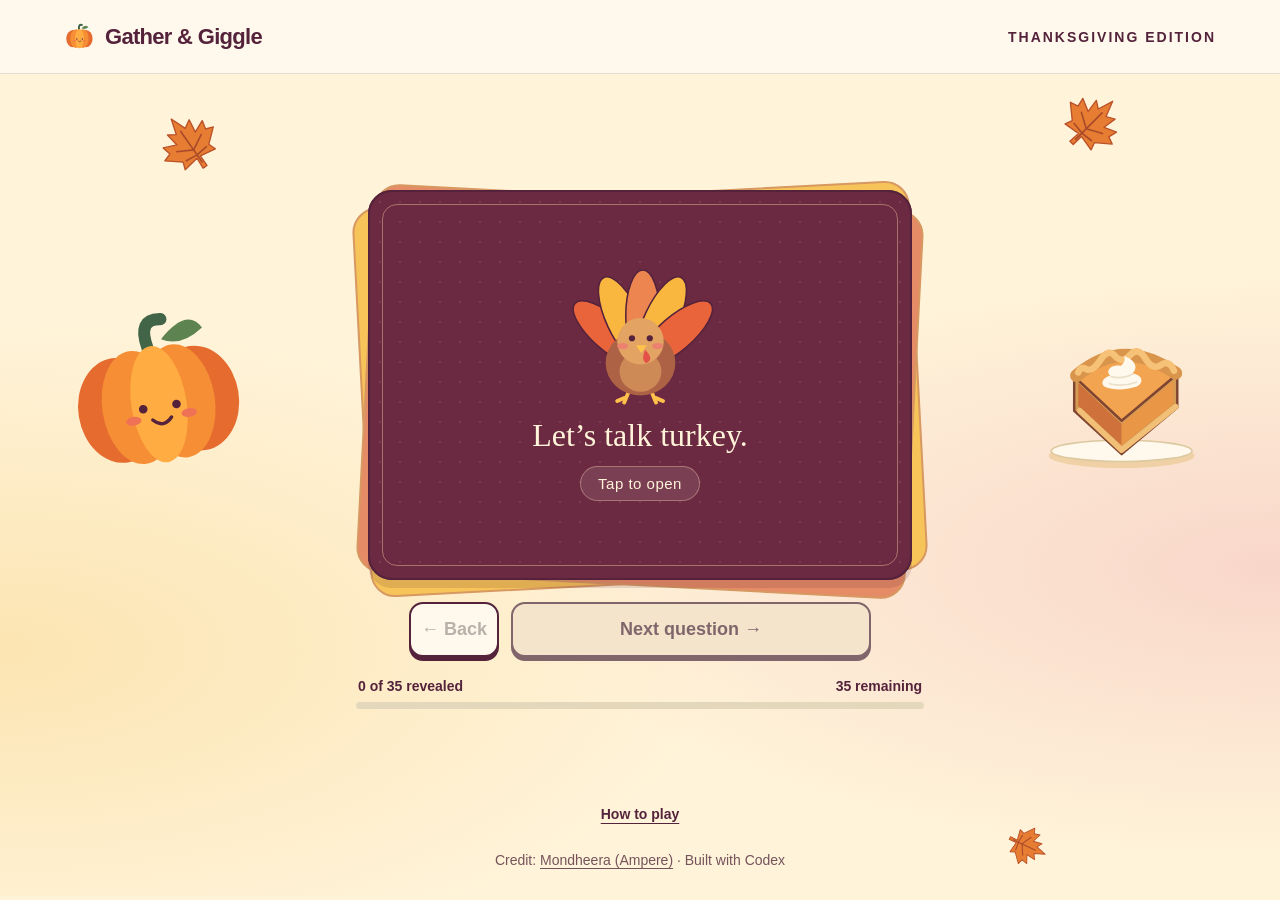
==== commit 75f17489: "Add directional arrows to Back and Next question controls" ====
--- a/conversationcards/index.html
+++ b/conversationcards/index.html
@@ -58,7 +58,7 @@
 <svg class="mascot pie" viewBox="0 0 220 190" aria-hidden="true"><use href="#pie"/></svg>
 <section class="game" aria-label="Conversation card game">
 <div class="card-wrap"><div class="waiting-card front" aria-hidden="true"><svg class="turkey" viewBox="0 0 200 180"><use href="#turkey"/></svg><span class="front-title">Let’s talk turkey.</span><span class="tap">Tap to open</span></div><div class="card-motion" id="card-motion"><button class="card" id="card" aria-label="Flip to reveal your first question" aria-pressed="false"><span class="face front" id="front"><svg class="turkey" viewBox="0 0 200 180" aria-hidden="true"><use href="#turkey"/></svg><span class="front-title">Let’s talk turkey.</span><span class="tap">Tap to open</span></span><span class="face back" id="back" aria-hidden="true"><svg class="little-leaf" aria-hidden="true"><use href="#leaf"/></svg><span class="category" id="category"></span><span class="question" id="question"></span></span></button></div></div>
-<div class="actions"><button class="secondary" id="previous" disabled>Back</button><button class="primary" id="next" disabled>Next question</button></div>
+<div class="actions"><button class="secondary" id="previous" disabled>← Back</button><button class="primary" id="next" disabled>Next question →</button></div>
 <div class="progress-row"><span id="count">0 of 35 questions</span><span id="remaining">35 remaining</span></div><div class="track" role="progressbar" aria-label="Questions revealed" aria-valuemin="0" aria-valuemax="35" aria-valuenow="0" id="progress"><div class="fill" id="fill"></div></div>
 </section></div>
 <details><summary>How to play</summary><p>Tap a card to open it. Choose “Next question” to tuck it behind the deck, then tap the new face-down card. Use “Back” to revisit an earlier question. 18 thoughtful questions, 17 playful ones. No repeats in a round.</p></details>
@@ -230,7 +230,7 @@
   card.setAttribute('aria-pressed',String(revealed));
   el('front').setAttribute('aria-hidden',String(revealed));
   el('back').setAttribute('aria-hidden',String(!revealed));
-  el('next').textContent=state.cursor===TOTAL-1?'Play again':'Next question';
+  el('next').textContent=state.cursor===TOTAL-1?'Play again':'Next question →';
   el('next').disabled=busy||!revealed;
   card.disabled=busy;
   el('previous').disabled=busy||state.cursor===0;
